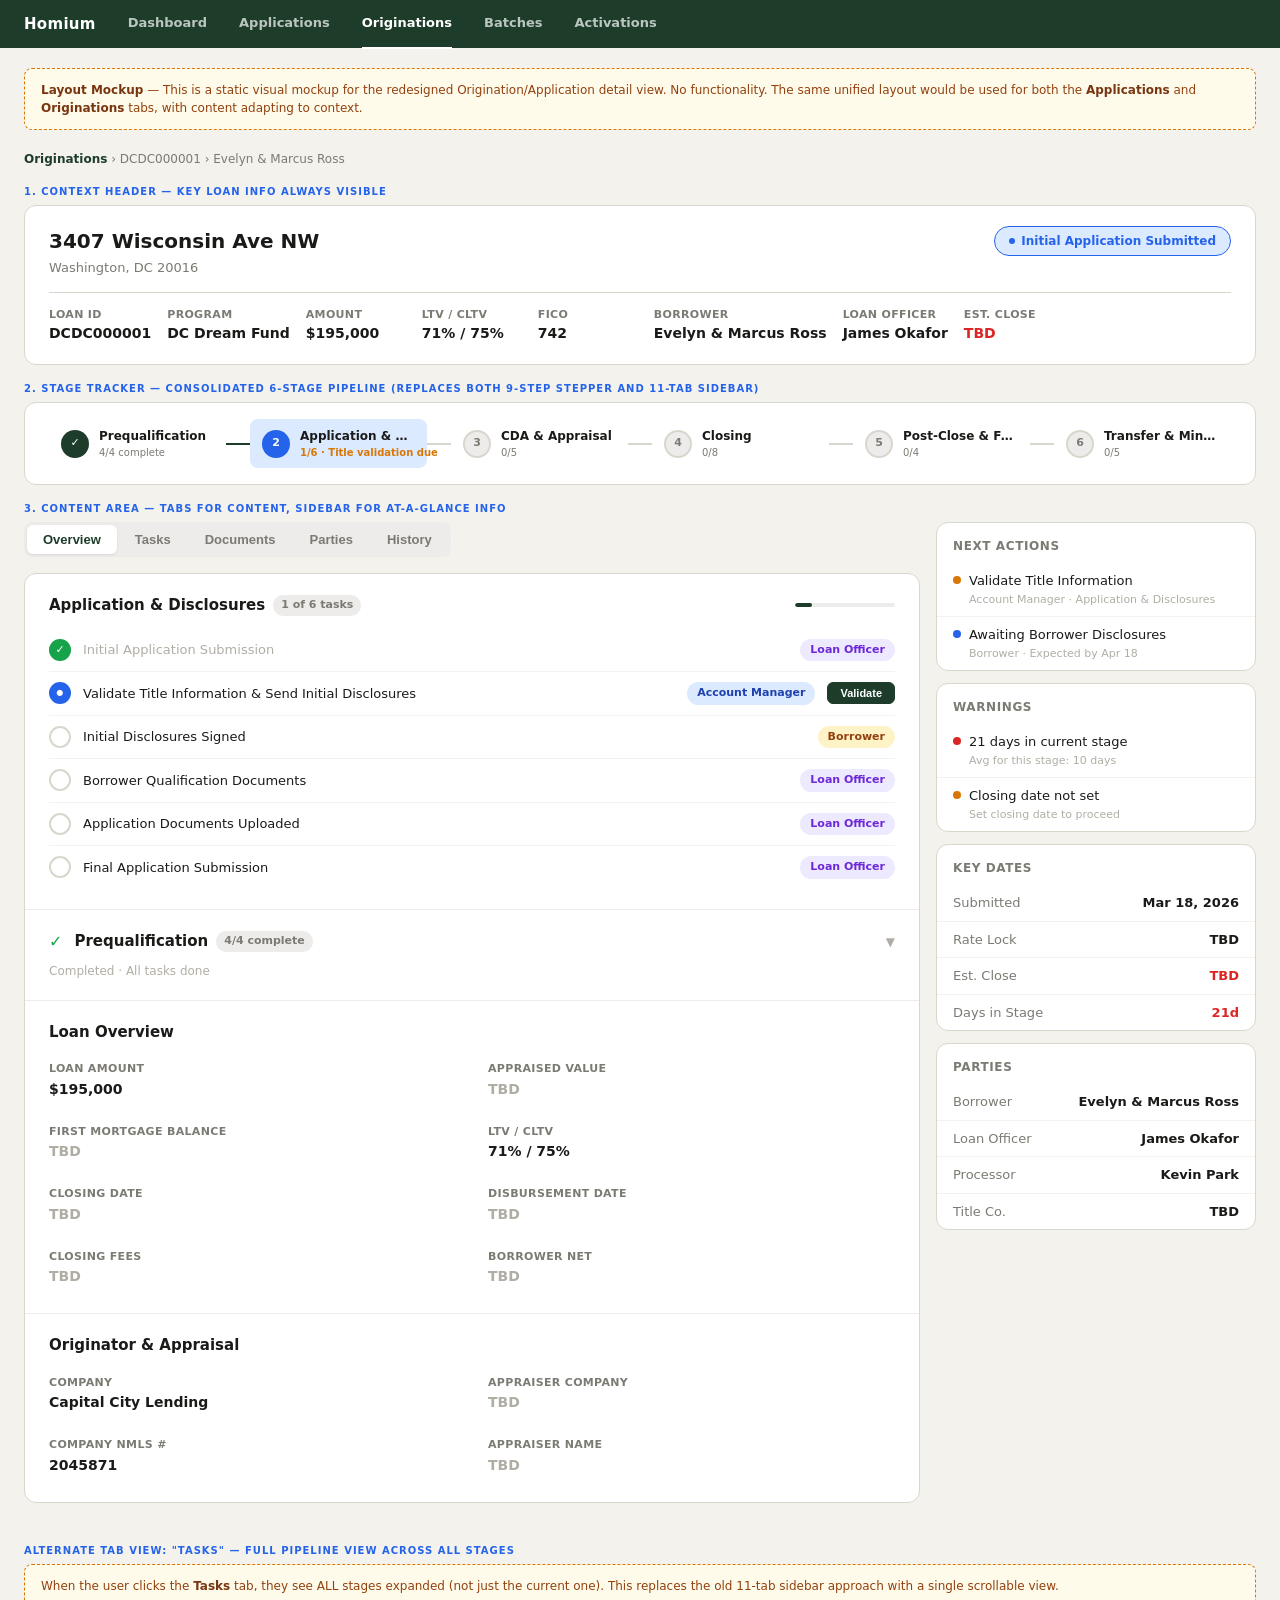
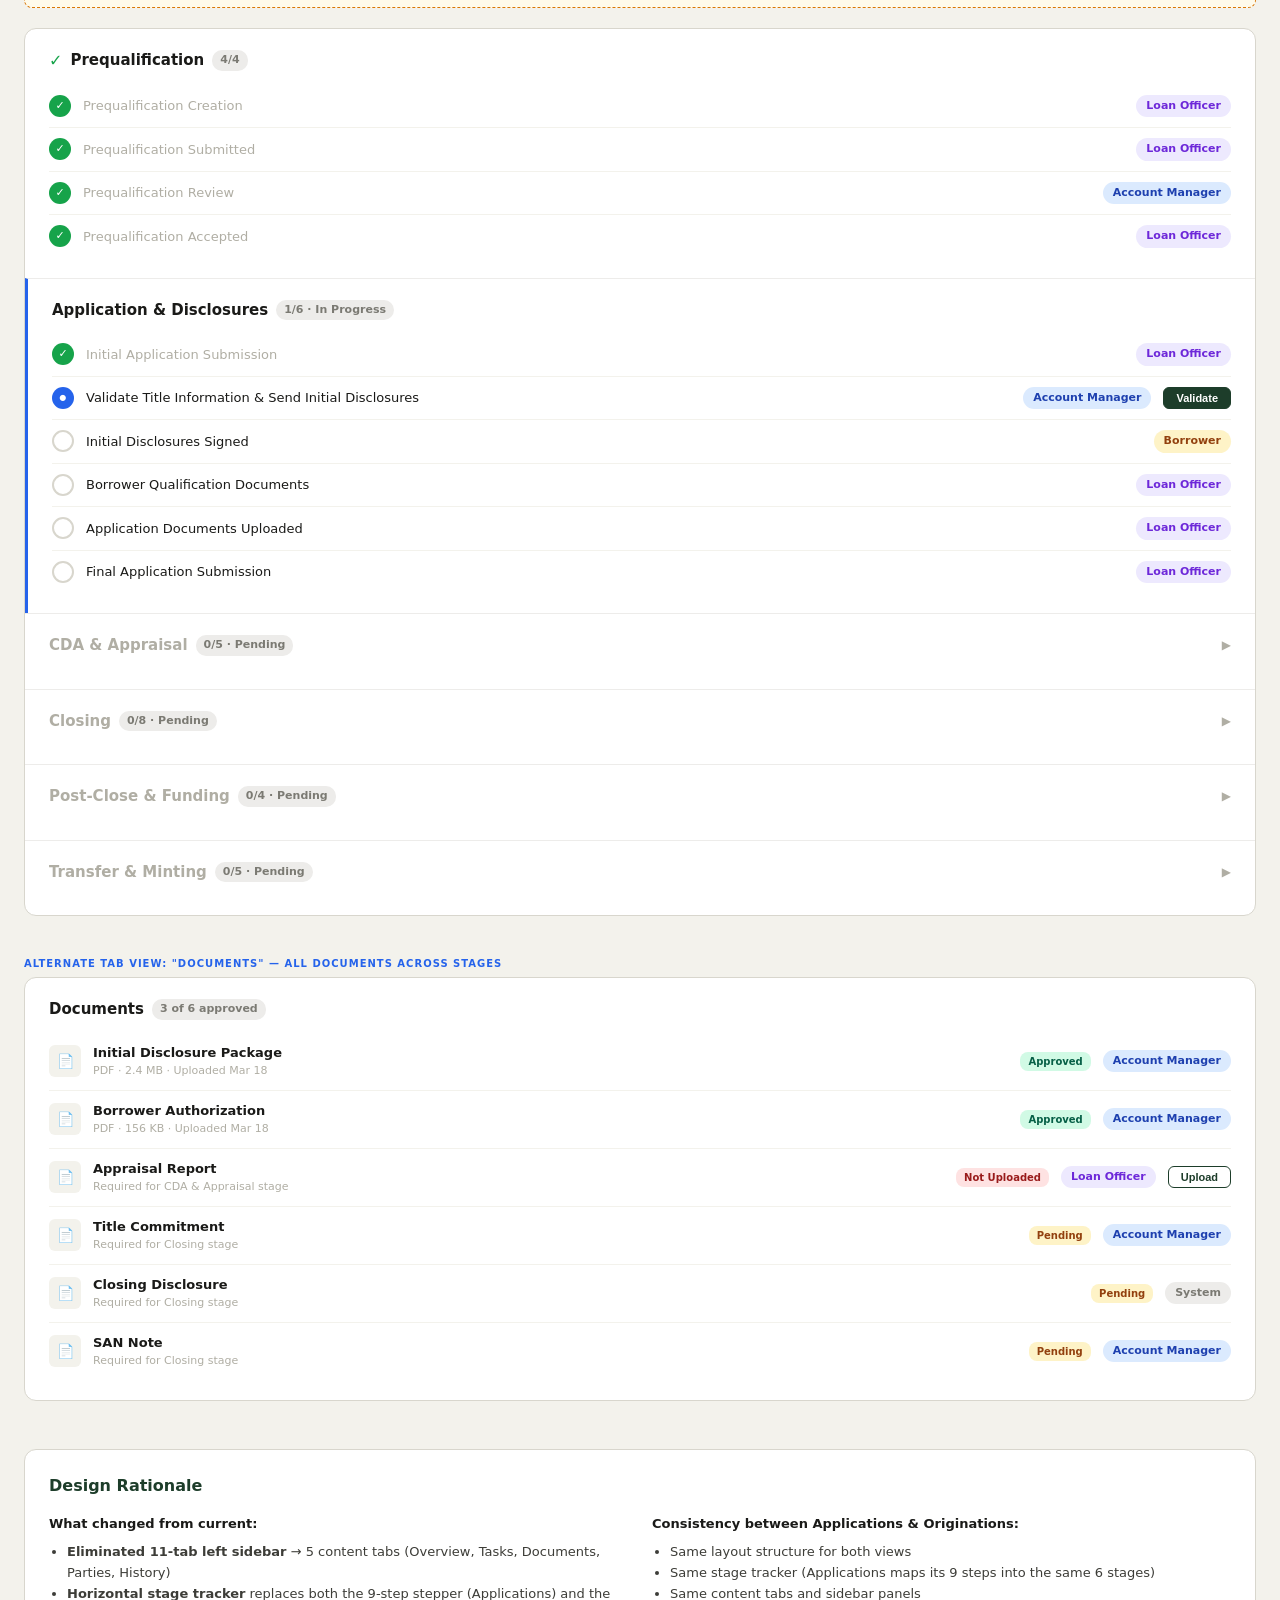
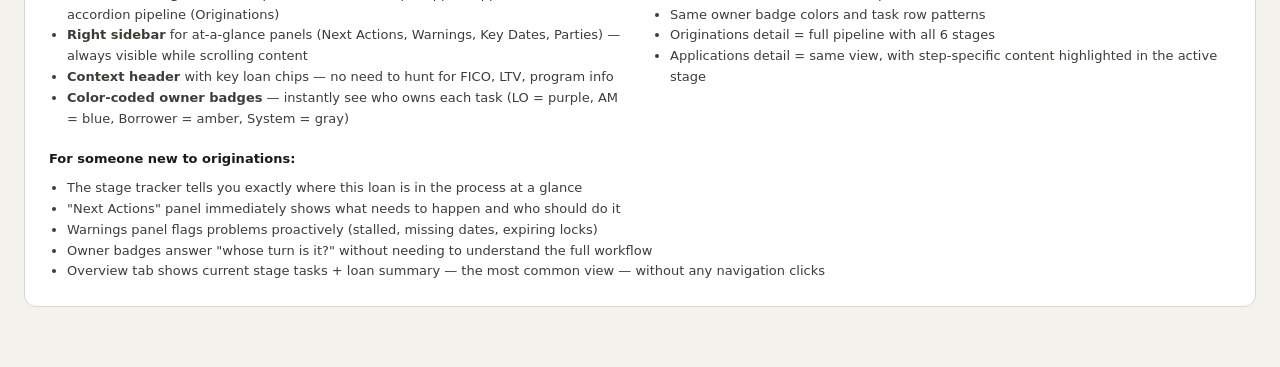
==== mockups/origination-detail.html @ b3869bde "feat: unified detail view for Originations & Applications Replace the 11-tab sidebar (Originations) " ====
<!DOCTYPE html>
<html lang="en">
<head>
<meta charset="UTF-8">
<meta name="viewport" content="width=device-width, initial-scale=1.0">
<title>Origination Detail — Layout Mockup</title>
<style>
  /* ── Reset & Base ── */
  *, *::before, *::after { box-sizing: border-box; margin: 0; padding: 0; }
  body { font-family: 'Ubuntu', 'Inter', system-ui, -apple-system, sans-serif; background: #F3F2EC; color: #1A1A18; font-size: 14px; line-height: 1.5; }

  /* ── Brand Tokens ── */
  :root {
    --green: #1D3D2A; --green-light: #2D6048; --green-bg: #D1FAE5;
    --blue: #2563EB; --blue-bg: #DBEAFE;
    --amber: #D97706; --amber-bg: #FEF3C7;
    --red: #DC2626; --red-bg: #FEE2E2;
    --gray-50: #FAFAF8; --gray-100: #F3F2EC; --gray-200: #EDECEA; --gray-300: #D8D6CD; --gray-400: #B0AEA4; --gray-500: #7B7A73; --gray-700: #3D3D38; --gray-900: #1A1A18;
    --radius: 8px; --radius-lg: 12px;
  }

  /* ── Top Nav (static mockup) ── */
  .topnav { background: var(--green); color: #fff; padding: 0 24px; display: flex; align-items: center; height: 48px; gap: 32px; font-size: 13px; font-weight: 600; }
  .topnav-logo { height: 20px; opacity: 0.9; }
  .topnav a { color: rgba(255,255,255,0.7); text-decoration: none; padding: 14px 0; border-bottom: 2px solid transparent; }
  .topnav a.active { color: #fff; border-bottom-color: #fff; }

  /* ── Page Shell ── */
  .page { max-width: 1320px; margin: 0 auto; padding: 20px 24px 60px; }

  /* ── Breadcrumb ── */
  .breadcrumb { font-size: 12px; color: var(--gray-500); margin-bottom: 16px; }
  .breadcrumb a { color: var(--green); text-decoration: none; font-weight: 600; }
  .breadcrumb a:hover { text-decoration: underline; }

  /* ══════════════════════════════════════════
     SECTION 1: CONTEXT HEADER (always visible)
     ══════════════════════════════════════════ */
  .context-header {
    background: #fff; border: 1px solid var(--gray-300); border-radius: var(--radius-lg);
    padding: 20px 24px; margin-bottom: 16px;
  }
  .context-top { display: flex; align-items: flex-start; justify-content: space-between; margin-bottom: 14px; }
  .context-address { font-size: 20px; font-weight: 700; color: var(--gray-900); }
  .context-sub { font-size: 13px; color: var(--gray-500); margin-top: 2px; }
  .status-pill {
    display: inline-flex; align-items: center; gap: 6px;
    padding: 5px 14px; border-radius: 20px; font-size: 12px; font-weight: 700;
    border: 1.5px solid var(--blue); color: var(--blue); background: var(--blue-bg);
  }
  .status-pill.completed { border-color: #16A34A; color: #065F46; background: var(--green-bg); }
  .status-pill-dot { width: 6px; height: 6px; border-radius: 50%; background: currentColor; }

  .context-chips {
    display: flex; flex-wrap: wrap; gap: 6px 16px; padding-top: 14px; border-top: 1px solid var(--gray-300);
  }
  .chip { display: flex; flex-direction: column; min-width: 100px; }
  .chip-label { font-size: 11px; font-weight: 600; color: var(--gray-500); text-transform: uppercase; letter-spacing: 0.03em; }
  .chip-value { font-size: 14px; font-weight: 700; color: var(--gray-900); }
  .chip-value.warn { color: var(--red); }

  /* ══════════════════════════════════════════
     SECTION 2: HORIZONTAL STAGE TRACKER
     ══════════════════════════════════════════ */
  .stage-tracker {
    background: #fff; border: 1px solid var(--gray-300); border-radius: var(--radius-lg);
    padding: 16px 24px; margin-bottom: 16px; display: flex; align-items: center; gap: 0;
    overflow-x: auto;
  }
  .stage {
    display: flex; align-items: center; gap: 10px; flex: 1; min-width: 0;
    cursor: pointer; padding: 8px 12px; border-radius: var(--radius); transition: background 0.1s;
  }
  .stage:hover { background: var(--gray-50); }
  .stage.active { background: var(--blue-bg); }
  .stage-dot {
    width: 28px; height: 28px; border-radius: 50%; display: flex; align-items: center; justify-content: center;
    font-size: 11px; font-weight: 700; flex-shrink: 0;
  }
  .stage-dot.done { background: var(--green); color: #fff; }
  .stage-dot.current { background: var(--blue); color: #fff; }
  .stage-dot.pending { background: var(--gray-200); color: var(--gray-500); border: 2px solid var(--gray-300); }
  .stage-info { min-width: 0; }
  .stage-name { font-size: 12px; font-weight: 700; color: var(--gray-900); white-space: nowrap; overflow: hidden; text-overflow: ellipsis; }
  .stage-detail { font-size: 10px; color: var(--gray-500); white-space: nowrap; }
  .stage-detail.warn { color: var(--amber); font-weight: 600; }
  .stage-line { width: 24px; height: 2px; flex-shrink: 0; }
  .stage-line.done { background: var(--green); }
  .stage-line.pending { background: var(--gray-300); }

  /* ══════════════════════════════════════════
     SECTION 3: CONTENT AREA (2 columns)
     ══════════════════════════════════════════ */
  .content-grid { display: grid; grid-template-columns: 1fr 320px; gap: 16px; align-items: start; }

  /* ── Left: Tab-based content ── */
  .content-tabs { display: flex; gap: 2px; background: var(--gray-200); border-radius: var(--radius); padding: 3px; margin-bottom: 16px; width: fit-content; }
  .content-tab {
    padding: 7px 16px; border-radius: 6px; font-size: 13px; font-weight: 600;
    border: none; background: transparent; color: var(--gray-500); cursor: pointer;
  }
  .content-tab.active { background: #fff; color: var(--green); box-shadow: 0 1px 3px rgba(0,0,0,0.08); }

  .content-main { background: #fff; border: 1px solid var(--gray-300); border-radius: var(--radius-lg); overflow: hidden; }
  .content-section { padding: 20px 24px; }
  .content-section + .content-section { border-top: 1px solid var(--gray-200); }
  .section-title { font-size: 15px; font-weight: 700; color: var(--gray-900); margin-bottom: 12px; display: flex; align-items: center; gap: 8px; }
  .section-count { font-size: 11px; font-weight: 600; color: var(--gray-500); background: var(--gray-200); padding: 2px 8px; border-radius: 10px; }

  /* ── Task Rows ── */
  .task-row {
    display: flex; align-items: center; gap: 12px; padding: 10px 0;
    border-bottom: 1px solid var(--gray-100);
  }
  .task-row:last-child { border-bottom: none; }
  .task-icon { width: 22px; height: 22px; border-radius: 50%; display: flex; align-items: center; justify-content: center; font-size: 11px; flex-shrink: 0; }
  .task-icon.done { background: #16A34A; color: #fff; }
  .task-icon.active { background: var(--blue); color: #fff; font-size: 8px; }
  .task-icon.pending { border: 2px solid var(--gray-300); background: #fff; }
  .task-label { flex: 1; font-size: 13px; }
  .task-label.done { color: var(--gray-400); }
  .task-owner {
    display: inline-block; padding: 3px 10px; border-radius: 12px; font-size: 11px; font-weight: 600;
    background: var(--gray-100); color: var(--gray-500); white-space: nowrap;
  }
  .task-owner.lo { background: #EDE9FE; color: #6D28D9; }
  .task-owner.am { background: #DBEAFE; color: #1E40AF; }
  .task-owner.borrower { background: var(--amber-bg); color: #92400E; }
  .task-owner.system { background: var(--gray-200); color: var(--gray-500); }
  .task-action {
    padding: 4px 12px; border-radius: 6px; font-size: 11px; font-weight: 700;
    border: 1px solid var(--green); color: var(--green); background: transparent;
    cursor: pointer; white-space: nowrap;
  }
  .task-action:hover { background: var(--green); color: #fff; }
  .task-action.primary { background: var(--green); color: #fff; border-color: var(--green); }
  .task-stage-tag { font-size: 10px; color: var(--gray-400); white-space: nowrap; }

  /* ── Info Grid (Loan Overview, Borrower, etc.) ── */
  .info-grid { display: grid; grid-template-columns: 1fr 1fr; gap: 12px 32px; }
  .info-item { padding: 6px 0; }
  .info-label { font-size: 11px; font-weight: 600; color: var(--gray-500); text-transform: uppercase; letter-spacing: 0.03em; }
  .info-value { font-size: 14px; font-weight: 600; color: var(--gray-900); margin-top: 1px; }
  .info-value.tbd { color: var(--gray-400); }

  /* ── Document Rows ── */
  .doc-row { display: flex; align-items: center; gap: 12px; padding: 10px 0; border-bottom: 1px solid var(--gray-100); }
  .doc-row:last-child { border-bottom: none; }
  .doc-icon { width: 32px; height: 32px; border-radius: 6px; background: var(--gray-100); display: flex; align-items: center; justify-content: center; font-size: 14px; flex-shrink: 0; color: var(--gray-500); }
  .doc-info { flex: 1; }
  .doc-name { font-size: 13px; font-weight: 600; }
  .doc-meta { font-size: 11px; color: var(--gray-400); margin-top: 1px; }
  .doc-badge { font-size: 10px; font-weight: 700; padding: 2px 8px; border-radius: 8px; }
  .doc-badge.approved { background: var(--green-bg); color: #065F46; }
  .doc-badge.pending { background: var(--amber-bg); color: #92400E; }
  .doc-badge.missing { background: var(--red-bg); color: #991B1B; }

  /* ── Right Sidebar Panels ── */
  .sidebar-panel {
    background: #fff; border: 1px solid var(--gray-300); border-radius: var(--radius-lg);
    margin-bottom: 12px; overflow: hidden;
  }
  .sidebar-panel-title {
    font-size: 12px; font-weight: 700; text-transform: uppercase; letter-spacing: 0.05em;
    color: var(--gray-500); padding: 14px 16px 8px;
  }
  .sidebar-item { padding: 8px 16px; font-size: 13px; display: flex; align-items: flex-start; gap: 8px; }
  .sidebar-item + .sidebar-item { border-top: 1px solid var(--gray-100); }
  .sidebar-dot { width: 8px; height: 8px; border-radius: 50%; flex-shrink: 0; margin-top: 5px; }
  .sidebar-dot.red { background: var(--red); }
  .sidebar-dot.amber { background: var(--amber); }
  .sidebar-dot.green { background: #16A34A; }
  .sidebar-dot.blue { background: var(--blue); }
  .sidebar-item-text { flex: 1; }
  .sidebar-item-sub { font-size: 11px; color: var(--gray-400); margin-top: 1px; }
  .sidebar-kv { padding: 8px 16px; display: flex; justify-content: space-between; font-size: 13px; }
  .sidebar-kv + .sidebar-kv { border-top: 1px solid var(--gray-100); }
  .sidebar-kv-label { color: var(--gray-500); }
  .sidebar-kv-value { font-weight: 600; color: var(--gray-900); }
  .sidebar-kv-value.warn { color: var(--red); }

  /* ── Progress bar ── */
  .progress-bar { height: 4px; background: var(--gray-200); border-radius: 2px; overflow: hidden; }
  .progress-fill { height: 100%; background: var(--green); border-radius: 2px; }

  /* ── Annotations / Legend ── */
  .mockup-note {
    background: #FFFBEB; border: 1px dashed var(--amber); border-radius: var(--radius);
    padding: 12px 16px; margin-bottom: 20px; font-size: 12px; color: #92400E;
  }
  .mockup-note strong { color: #78350F; }

  /* ── Section Label (for mockup) ── */
  .mockup-label {
    font-size: 10px; font-weight: 700; text-transform: uppercase; letter-spacing: 0.1em;
    color: var(--blue); margin-bottom: 6px;
  }

  /* ── Filter bar fix mockup ── */
  .filter-bar {
    display: flex; align-items: center; justify-content: space-between;
    padding: 10px 20px;
  }
  .filter-tabs { display: flex; gap: 2px; background: var(--gray-200); border-radius: var(--radius); padding: 3px; }
  .filter-tab { padding: 6px 16px; border-radius: 6px; font-size: 13px; font-weight: 600; border: none; background: transparent; color: var(--gray-500); cursor: pointer; }
  .filter-tab.active { background: #fff; color: var(--green); box-shadow: 0 1px 3px rgba(0,0,0,0.08); }
  .result-count { font-size: 12px; color: var(--gray-400); margin-left: 12px; }
  .search-input { padding: 6px 12px; font-size: 12px; border: 1px solid var(--gray-300); border-radius: var(--radius); background: var(--gray-50); width: 220px; }
</style>
</head>
<body>

<!-- ════════════════════════════════════════════
     TOP NAV (static mockup)
     ════════════════════════════════════════════ -->
<div class="topnav">
  <span style="font-weight:700;font-size:15px;letter-spacing:0.02em">Homium</span>
  <a href="#">Dashboard</a>
  <a href="#">Applications</a>
  <a href="#" class="active">Originations</a>
  <a href="#">Batches</a>
  <a href="#">Activations</a>
</div>

<div class="page">

<!-- ════════════════════════════════════════════
     MOCKUP NOTES
     ════════════════════════════════════════════ -->
<div class="mockup-note">
  <strong>Layout Mockup</strong> — This is a static visual mockup for the redesigned Origination/Application detail view.
  No functionality. The same unified layout would be used for both the <strong>Applications</strong> and <strong>Originations</strong> tabs, with content adapting to context.
</div>

<!-- ════════════════════════════════════════════
     BREADCRUMB
     ════════════════════════════════════════════ -->
<div class="breadcrumb">
  <a href="#">Originations</a> &rsaquo; DCDC000001 &rsaquo; Evelyn &amp; Marcus Ross
</div>

<!-- ════════════════════════════════════════════
     1. CONTEXT HEADER
     ════════════════════════════════════════════ -->
<div class="mockup-label">1. Context Header — Key loan info always visible</div>
<div class="context-header">
  <div class="context-top">
    <div>
      <div class="context-address">3407 Wisconsin Ave NW</div>
      <div class="context-sub">Washington, DC 20016</div>
    </div>
    <span class="status-pill"><span class="status-pill-dot"></span> Initial Application Submitted</span>
  </div>
  <div class="context-chips">
    <div class="chip"><span class="chip-label">Loan ID</span><span class="chip-value">DCDC000001</span></div>
    <div class="chip"><span class="chip-label">Program</span><span class="chip-value">DC Dream Fund</span></div>
    <div class="chip"><span class="chip-label">Amount</span><span class="chip-value">$195,000</span></div>
    <div class="chip"><span class="chip-label">LTV / CLTV</span><span class="chip-value">71% / 75%</span></div>
    <div class="chip"><span class="chip-label">FICO</span><span class="chip-value">742</span></div>
    <div class="chip"><span class="chip-label">Borrower</span><span class="chip-value">Evelyn &amp; Marcus Ross</span></div>
    <div class="chip"><span class="chip-label">Loan Officer</span><span class="chip-value">James Okafor</span></div>
    <div class="chip"><span class="chip-label">Est. Close</span><span class="chip-value warn">TBD</span></div>
  </div>
</div>

<!-- ════════════════════════════════════════════
     2. HORIZONTAL STAGE TRACKER
     ════════════════════════════════════════════ -->
<div class="mockup-label">2. Stage Tracker — Consolidated 6-stage pipeline (replaces both 9-step stepper and 11-tab sidebar)</div>
<div class="stage-tracker">
  <div class="stage">
    <div class="stage-dot done">&#10003;</div>
    <div class="stage-info"><div class="stage-name">Prequalification</div><div class="stage-detail">4/4 complete</div></div>
  </div>
  <div class="stage-line done"></div>

  <div class="stage active">
    <div class="stage-dot current">2</div>
    <div class="stage-info"><div class="stage-name">Application &amp; Disclosures</div><div class="stage-detail warn">1/6 &middot; Title validation due</div></div>
  </div>
  <div class="stage-line pending"></div>

  <div class="stage">
    <div class="stage-dot pending">3</div>
    <div class="stage-info"><div class="stage-name">CDA &amp; Appraisal</div><div class="stage-detail">0/5</div></div>
  </div>
  <div class="stage-line pending"></div>

  <div class="stage">
    <div class="stage-dot pending">4</div>
    <div class="stage-info"><div class="stage-name">Closing</div><div class="stage-detail">0/8</div></div>
  </div>
  <div class="stage-line pending"></div>

  <div class="stage">
    <div class="stage-dot pending">5</div>
    <div class="stage-info"><div class="stage-name">Post-Close &amp; Funding</div><div class="stage-detail">0/4</div></div>
  </div>
  <div class="stage-line pending"></div>

  <div class="stage">
    <div class="stage-dot pending">6</div>
    <div class="stage-info"><div class="stage-name">Transfer &amp; Minting</div><div class="stage-detail">0/5</div></div>
  </div>
</div>

<!-- ════════════════════════════════════════════
     3. MAIN CONTENT AREA
     ════════════════════════════════════════════ -->
<div class="mockup-label">3. Content Area — Tabs for content, sidebar for at-a-glance info</div>
<div class="content-grid">

  <!-- ── LEFT COLUMN ── -->
  <div>
    <div class="content-tabs">
      <button class="content-tab active">Overview</button>
      <button class="content-tab">Tasks</button>
      <button class="content-tab">Documents</button>
      <button class="content-tab">Parties</button>
      <button class="content-tab">History</button>
    </div>

    <div class="content-main">

      <!-- OVERVIEW TAB — shows current stage tasks + loan overview -->

      <!-- Current Stage: Tasks -->
      <div class="content-section">
        <div class="section-title">
          Application &amp; Disclosures
          <span class="section-count">1 of 6 tasks</span>
          <div style="flex:1"></div>
          <div style="width:100px"><div class="progress-bar"><div class="progress-fill" style="width:17%"></div></div></div>
        </div>

        <div class="task-row">
          <div class="task-icon done">&#10003;</div>
          <span class="task-label done">Initial Application Submission</span>
          <span class="task-owner lo">Loan Officer</span>
        </div>
        <div class="task-row">
          <div class="task-icon active">&#9679;</div>
          <span class="task-label">Validate Title Information &amp; Send Initial Disclosures</span>
          <span class="task-owner am">Account Manager</span>
          <button class="task-action primary">Validate</button>
        </div>
        <div class="task-row">
          <div class="task-icon pending"></div>
          <span class="task-label">Initial Disclosures Signed</span>
          <span class="task-owner borrower">Borrower</span>
        </div>
        <div class="task-row">
          <div class="task-icon pending"></div>
          <span class="task-label">Borrower Qualification Documents</span>
          <span class="task-owner lo">Loan Officer</span>
        </div>
        <div class="task-row">
          <div class="task-icon pending"></div>
          <span class="task-label">Application Documents Uploaded</span>
          <span class="task-owner lo">Loan Officer</span>
        </div>
        <div class="task-row">
          <div class="task-icon pending"></div>
          <span class="task-label">Final Application Submission</span>
          <span class="task-owner lo">Loan Officer</span>
        </div>
      </div>

      <!-- Completed Stage: Prequalification (collapsed summary) -->
      <div class="content-section">
        <div class="section-title" style="cursor:pointer">
          <span style="color:#16A34A;font-size:16px;margin-right:4px">&#10003;</span>
          Prequalification
          <span class="section-count">4/4 complete</span>
          <span style="flex:1"></span>
          <span style="font-size:12px;color:var(--gray-400)">&#9660;</span>
        </div>
        <div style="font-size:12px;color:var(--gray-400);margin-top:-4px">Completed &middot; All tasks done</div>
      </div>

      <!-- Loan Overview -->
      <div class="content-section">
        <div class="section-title">Loan Overview</div>
        <div class="info-grid">
          <div class="info-item"><div class="info-label">Loan Amount</div><div class="info-value">$195,000</div></div>
          <div class="info-item"><div class="info-label">Appraised Value</div><div class="info-value tbd">TBD</div></div>
          <div class="info-item"><div class="info-label">First Mortgage Balance</div><div class="info-value tbd">TBD</div></div>
          <div class="info-item"><div class="info-label">LTV / CLTV</div><div class="info-value">71% / 75%</div></div>
          <div class="info-item"><div class="info-label">Closing Date</div><div class="info-value tbd">TBD</div></div>
          <div class="info-item"><div class="info-label">Disbursement Date</div><div class="info-value tbd">TBD</div></div>
          <div class="info-item"><div class="info-label">Closing Fees</div><div class="info-value tbd">TBD</div></div>
          <div class="info-item"><div class="info-label">Borrower Net</div><div class="info-value tbd">TBD</div></div>
        </div>
      </div>

      <!-- Originator & Appraisal -->
      <div class="content-section">
        <div class="section-title">Originator &amp; Appraisal</div>
        <div class="info-grid">
          <div class="info-item"><div class="info-label">Company</div><div class="info-value">Capital City Lending</div></div>
          <div class="info-item"><div class="info-label">Appraiser Company</div><div class="info-value tbd">TBD</div></div>
          <div class="info-item"><div class="info-label">Company NMLS #</div><div class="info-value">2045871</div></div>
          <div class="info-item"><div class="info-label">Appraiser Name</div><div class="info-value tbd">TBD</div></div>
        </div>
      </div>

    </div><!-- /content-main -->
  </div><!-- /left column -->

  <!-- ── RIGHT SIDEBAR ── -->
  <div>

    <!-- Next Actions -->
    <div class="sidebar-panel">
      <div class="sidebar-panel-title">Next Actions</div>
      <div class="sidebar-item">
        <span class="sidebar-dot amber"></span>
        <div class="sidebar-item-text">
          <div>Validate Title Information</div>
          <div class="sidebar-item-sub">Account Manager &middot; Application &amp; Disclosures</div>
        </div>
      </div>
      <div class="sidebar-item">
        <span class="sidebar-dot blue"></span>
        <div class="sidebar-item-text">
          <div>Awaiting Borrower Disclosures</div>
          <div class="sidebar-item-sub">Borrower &middot; Expected by Apr 18</div>
        </div>
      </div>
    </div>

    <!-- Warnings -->
    <div class="sidebar-panel">
      <div class="sidebar-panel-title">Warnings</div>
      <div class="sidebar-item">
        <span class="sidebar-dot red"></span>
        <div class="sidebar-item-text">
          <div>21 days in current stage</div>
          <div class="sidebar-item-sub">Avg for this stage: 10 days</div>
        </div>
      </div>
      <div class="sidebar-item">
        <span class="sidebar-dot amber"></span>
        <div class="sidebar-item-text">
          <div>Closing date not set</div>
          <div class="sidebar-item-sub">Set closing date to proceed</div>
        </div>
      </div>
    </div>

    <!-- Key Dates -->
    <div class="sidebar-panel">
      <div class="sidebar-panel-title">Key Dates</div>
      <div class="sidebar-kv"><span class="sidebar-kv-label">Submitted</span><span class="sidebar-kv-value">Mar 18, 2026</span></div>
      <div class="sidebar-kv"><span class="sidebar-kv-label">Rate Lock</span><span class="sidebar-kv-value tbd">TBD</span></div>
      <div class="sidebar-kv"><span class="sidebar-kv-label">Est. Close</span><span class="sidebar-kv-value warn">TBD</span></div>
      <div class="sidebar-kv"><span class="sidebar-kv-label">Days in Stage</span><span class="sidebar-kv-value" style="color:var(--red)">21d</span></div>
    </div>

    <!-- Parties -->
    <div class="sidebar-panel">
      <div class="sidebar-panel-title">Parties</div>
      <div class="sidebar-kv"><span class="sidebar-kv-label">Borrower</span><span class="sidebar-kv-value">Evelyn &amp; Marcus Ross</span></div>
      <div class="sidebar-kv"><span class="sidebar-kv-label">Loan Officer</span><span class="sidebar-kv-value">James Okafor</span></div>
      <div class="sidebar-kv"><span class="sidebar-kv-label">Processor</span><span class="sidebar-kv-value">Kevin Park</span></div>
      <div class="sidebar-kv"><span class="sidebar-kv-label">Title Co.</span><span class="sidebar-kv-value tbd">TBD</span></div>
    </div>

  </div><!-- /right sidebar -->

</div><!-- /content-grid -->

<!-- ════════════════════════════════════════════
     MOCKUP: TASKS TAB (what it would look like)
     ════════════════════════════════════════════ -->
<div style="margin-top:40px">
<div class="mockup-label">Alternate tab view: "Tasks" — Full pipeline view across all stages</div>
<div class="mockup-note">When the user clicks the <strong>Tasks</strong> tab, they see ALL stages expanded (not just the current one). This replaces the old 11-tab sidebar approach with a single scrollable view.</div>

<div class="content-main">
  <!-- Stage 1: Prequalification (completed) -->
  <div class="content-section">
    <div class="section-title">
      <span style="color:#16A34A;font-size:16px">&#10003;</span>
      Prequalification
      <span class="section-count">4/4</span>
    </div>
    <div class="task-row">
      <div class="task-icon done">&#10003;</div>
      <span class="task-label done">Prequalification Creation</span>
      <span class="task-owner lo">Loan Officer</span>
    </div>
    <div class="task-row">
      <div class="task-icon done">&#10003;</div>
      <span class="task-label done">Prequalification Submitted</span>
      <span class="task-owner lo">Loan Officer</span>
    </div>
    <div class="task-row">
      <div class="task-icon done">&#10003;</div>
      <span class="task-label done">Prequalification Review</span>
      <span class="task-owner am">Account Manager</span>
    </div>
    <div class="task-row">
      <div class="task-icon done">&#10003;</div>
      <span class="task-label done">Prequalification Accepted</span>
      <span class="task-owner lo">Loan Officer</span>
    </div>
  </div>

  <!-- Stage 2: Application & Disclosures (in progress) -->
  <div class="content-section" style="border-left: 3px solid var(--blue);">
    <div class="section-title">
      Application &amp; Disclosures
      <span class="section-count">1/6 &middot; In Progress</span>
    </div>
    <div class="task-row">
      <div class="task-icon done">&#10003;</div>
      <span class="task-label done">Initial Application Submission</span>
      <span class="task-owner lo">Loan Officer</span>
    </div>
    <div class="task-row">
      <div class="task-icon active">&#9679;</div>
      <span class="task-label">Validate Title Information &amp; Send Initial Disclosures</span>
      <span class="task-owner am">Account Manager</span>
      <button class="task-action primary">Validate</button>
    </div>
    <div class="task-row">
      <div class="task-icon pending"></div>
      <span class="task-label">Initial Disclosures Signed</span>
      <span class="task-owner borrower">Borrower</span>
    </div>
    <div class="task-row">
      <div class="task-icon pending"></div>
      <span class="task-label">Borrower Qualification Documents</span>
      <span class="task-owner lo">Loan Officer</span>
    </div>
    <div class="task-row">
      <div class="task-icon pending"></div>
      <span class="task-label">Application Documents Uploaded</span>
      <span class="task-owner lo">Loan Officer</span>
    </div>
    <div class="task-row">
      <div class="task-icon pending"></div>
      <span class="task-label">Final Application Submission</span>
      <span class="task-owner lo">Loan Officer</span>
    </div>
  </div>

  <!-- Stage 3-6: Pending (collapsed) -->
  <div class="content-section">
    <div class="section-title" style="color:var(--gray-400)">
      CDA &amp; Appraisal <span class="section-count">0/5 &middot; Pending</span>
      <span style="flex:1"></span><span style="font-size:12px">&#9654;</span>
    </div>
  </div>
  <div class="content-section">
    <div class="section-title" style="color:var(--gray-400)">
      Closing <span class="section-count">0/8 &middot; Pending</span>
      <span style="flex:1"></span><span style="font-size:12px">&#9654;</span>
    </div>
  </div>
  <div class="content-section">
    <div class="section-title" style="color:var(--gray-400)">
      Post-Close &amp; Funding <span class="section-count">0/4 &middot; Pending</span>
      <span style="flex:1"></span><span style="font-size:12px">&#9654;</span>
    </div>
  </div>
  <div class="content-section">
    <div class="section-title" style="color:var(--gray-400)">
      Transfer &amp; Minting <span class="section-count">0/5 &middot; Pending</span>
      <span style="flex:1"></span><span style="font-size:12px">&#9654;</span>
    </div>
  </div>
</div>
</div>

<!-- ════════════════════════════════════════════
     MOCKUP: DOCUMENTS TAB
     ════════════════════════════════════════════ -->
<div style="margin-top:40px">
<div class="mockup-label">Alternate tab view: "Documents" — All documents across stages</div>

<div class="content-main">
  <div class="content-section">
    <div class="section-title">Documents <span class="section-count">3 of 6 approved</span></div>

    <div class="doc-row">
      <div class="doc-icon">&#128196;</div>
      <div class="doc-info"><div class="doc-name">Initial Disclosure Package</div><div class="doc-meta">PDF &middot; 2.4 MB &middot; Uploaded Mar 18</div></div>
      <span class="doc-badge approved">Approved</span>
      <span class="task-owner am">Account Manager</span>
    </div>
    <div class="doc-row">
      <div class="doc-icon">&#128196;</div>
      <div class="doc-info"><div class="doc-name">Borrower Authorization</div><div class="doc-meta">PDF &middot; 156 KB &middot; Uploaded Mar 18</div></div>
      <span class="doc-badge approved">Approved</span>
      <span class="task-owner am">Account Manager</span>
    </div>
    <div class="doc-row">
      <div class="doc-icon">&#128196;</div>
      <div class="doc-info"><div class="doc-name">Appraisal Report</div><div class="doc-meta">Required for CDA &amp; Appraisal stage</div></div>
      <span class="doc-badge missing">Not Uploaded</span>
      <span class="task-owner lo">Loan Officer</span>
      <button class="task-action">Upload</button>
    </div>
    <div class="doc-row">
      <div class="doc-icon">&#128196;</div>
      <div class="doc-info"><div class="doc-name">Title Commitment</div><div class="doc-meta">Required for Closing stage</div></div>
      <span class="doc-badge pending">Pending</span>
      <span class="task-owner am">Account Manager</span>
    </div>
    <div class="doc-row">
      <div class="doc-icon">&#128196;</div>
      <div class="doc-info"><div class="doc-name">Closing Disclosure</div><div class="doc-meta">Required for Closing stage</div></div>
      <span class="doc-badge pending">Pending</span>
      <span class="task-owner system">System</span>
    </div>
    <div class="doc-row">
      <div class="doc-icon">&#128196;</div>
      <div class="doc-info"><div class="doc-name">SAN Note</div><div class="doc-meta">Required for Closing stage</div></div>
      <span class="doc-badge pending">Pending</span>
      <span class="task-owner am">Account Manager</span>
    </div>
  </div>
</div>
</div>

<!-- ════════════════════════════════════════════
     DESIGN NOTES
     ════════════════════════════════════════════ -->
<div style="margin-top:48px; padding: 24px; background: #fff; border: 1px solid var(--gray-300); border-radius: var(--radius-lg);">
  <h3 style="font-size:16px;margin-bottom:16px;color:var(--green)">Design Rationale</h3>

  <div style="display:grid;grid-template-columns:1fr 1fr;gap:24px;font-size:13px;line-height:1.6">
    <div>
      <strong>What changed from current:</strong>
      <ul style="margin-top:8px;padding-left:18px;color:var(--gray-700)">
        <li><strong>Eliminated 11-tab left sidebar</strong> &rarr; 5 content tabs (Overview, Tasks, Documents, Parties, History)</li>
        <li><strong>Horizontal stage tracker</strong> replaces both the 9-step stepper (Applications) and the accordion pipeline (Originations)</li>
        <li><strong>Right sidebar</strong> for at-a-glance panels (Next Actions, Warnings, Key Dates, Parties) — always visible while scrolling content</li>
        <li><strong>Context header</strong> with key loan chips — no need to hunt for FICO, LTV, program info</li>
        <li><strong>Color-coded owner badges</strong> — instantly see who owns each task (LO = purple, AM = blue, Borrower = amber, System = gray)</li>
      </ul>
    </div>
    <div>
      <strong>Consistency between Applications &amp; Originations:</strong>
      <ul style="margin-top:8px;padding-left:18px;color:var(--gray-700)">
        <li>Same layout structure for both views</li>
        <li>Same stage tracker (Applications maps its 9 steps into the same 6 stages)</li>
        <li>Same content tabs and sidebar panels</li>
        <li>Same owner badge colors and task row patterns</li>
        <li>Originations detail = full pipeline with all 6 stages</li>
        <li>Applications detail = same view, with step-specific content highlighted in the active stage</li>
      </ul>
    </div>
  </div>

  <div style="margin-top:20px;font-size:13px;line-height:1.6">
    <strong>For someone new to originations:</strong>
    <ul style="margin-top:8px;padding-left:18px;color:var(--gray-700)">
      <li>The stage tracker tells you exactly where this loan is in the process at a glance</li>
      <li>"Next Actions" panel immediately shows what needs to happen and who should do it</li>
      <li>Warnings panel flags problems proactively (stalled, missing dates, expiring locks)</li>
      <li>Owner badges answer "whose turn is it?" without needing to understand the full workflow</li>
      <li>Overview tab shows current stage tasks + loan summary — the most common view — without any navigation clicks</li>
    </ul>
  </div>
</div>

</div><!-- /page -->
</body>
</html>
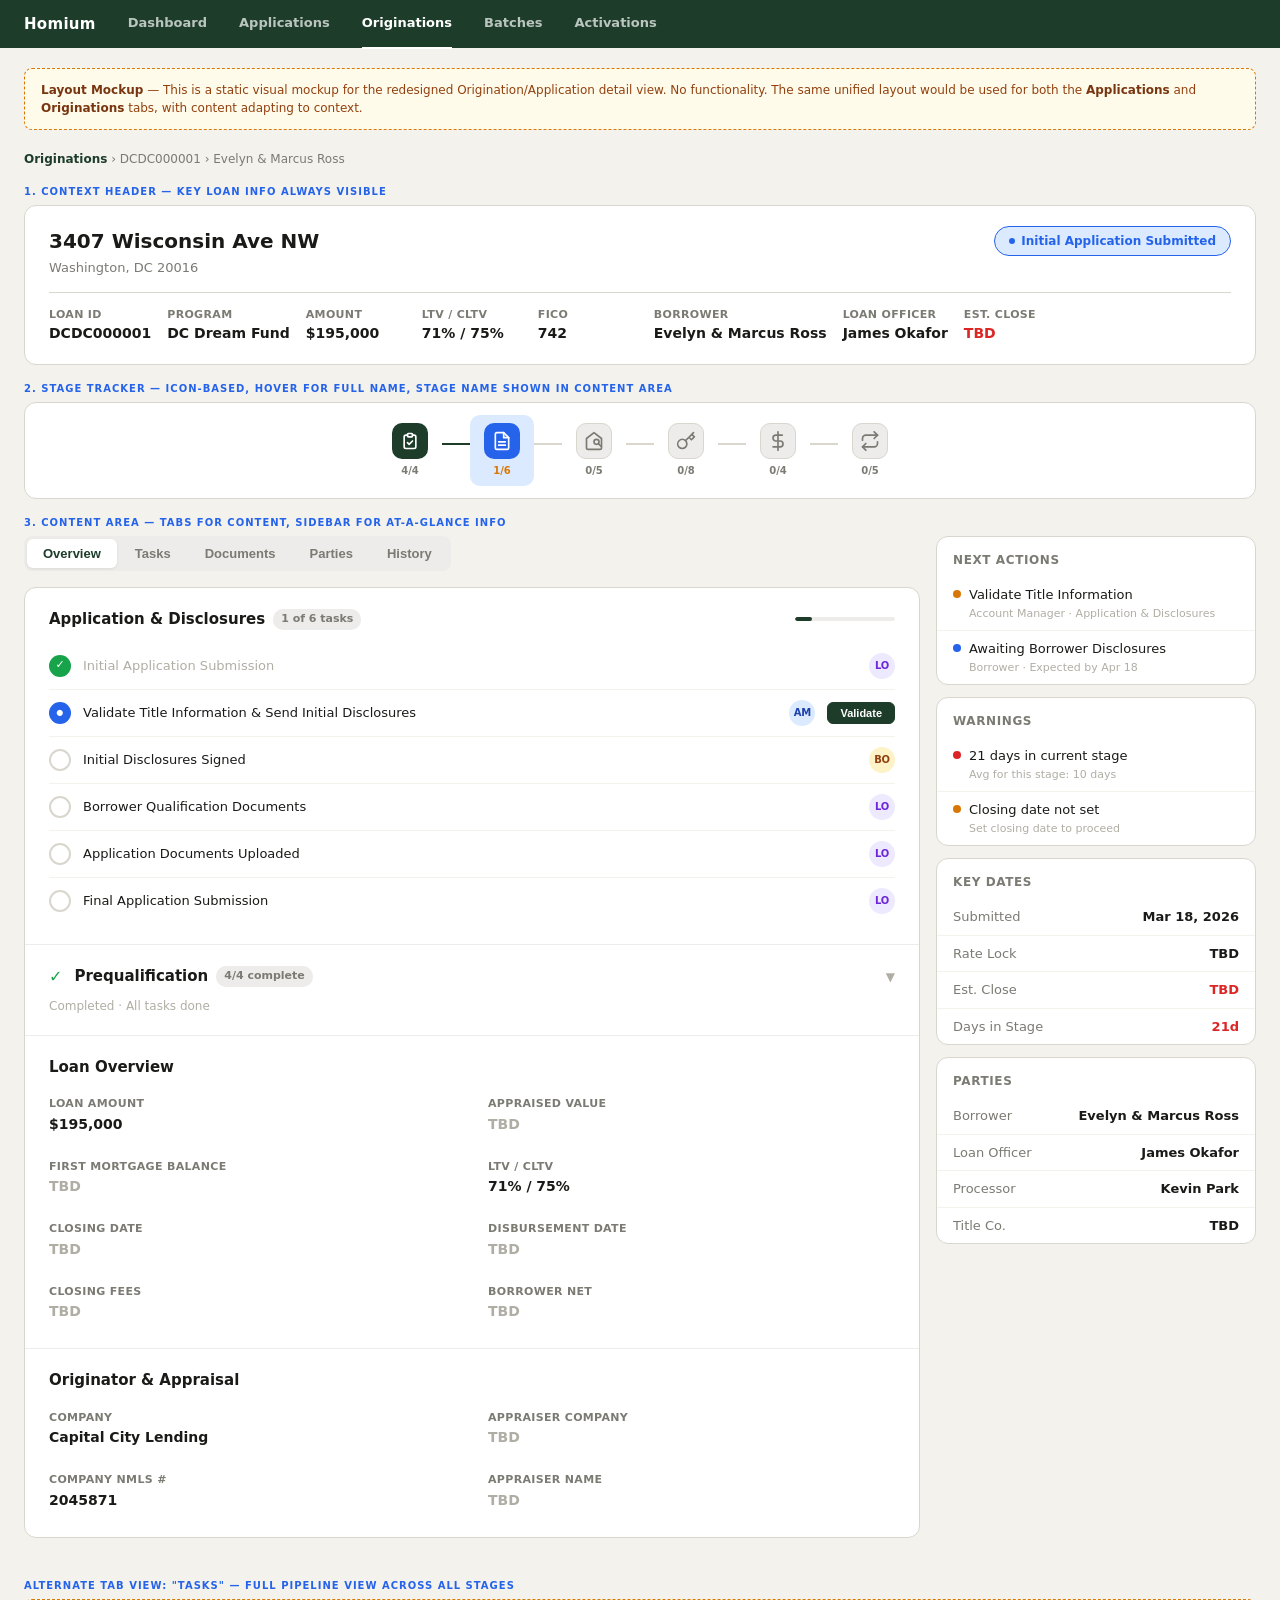
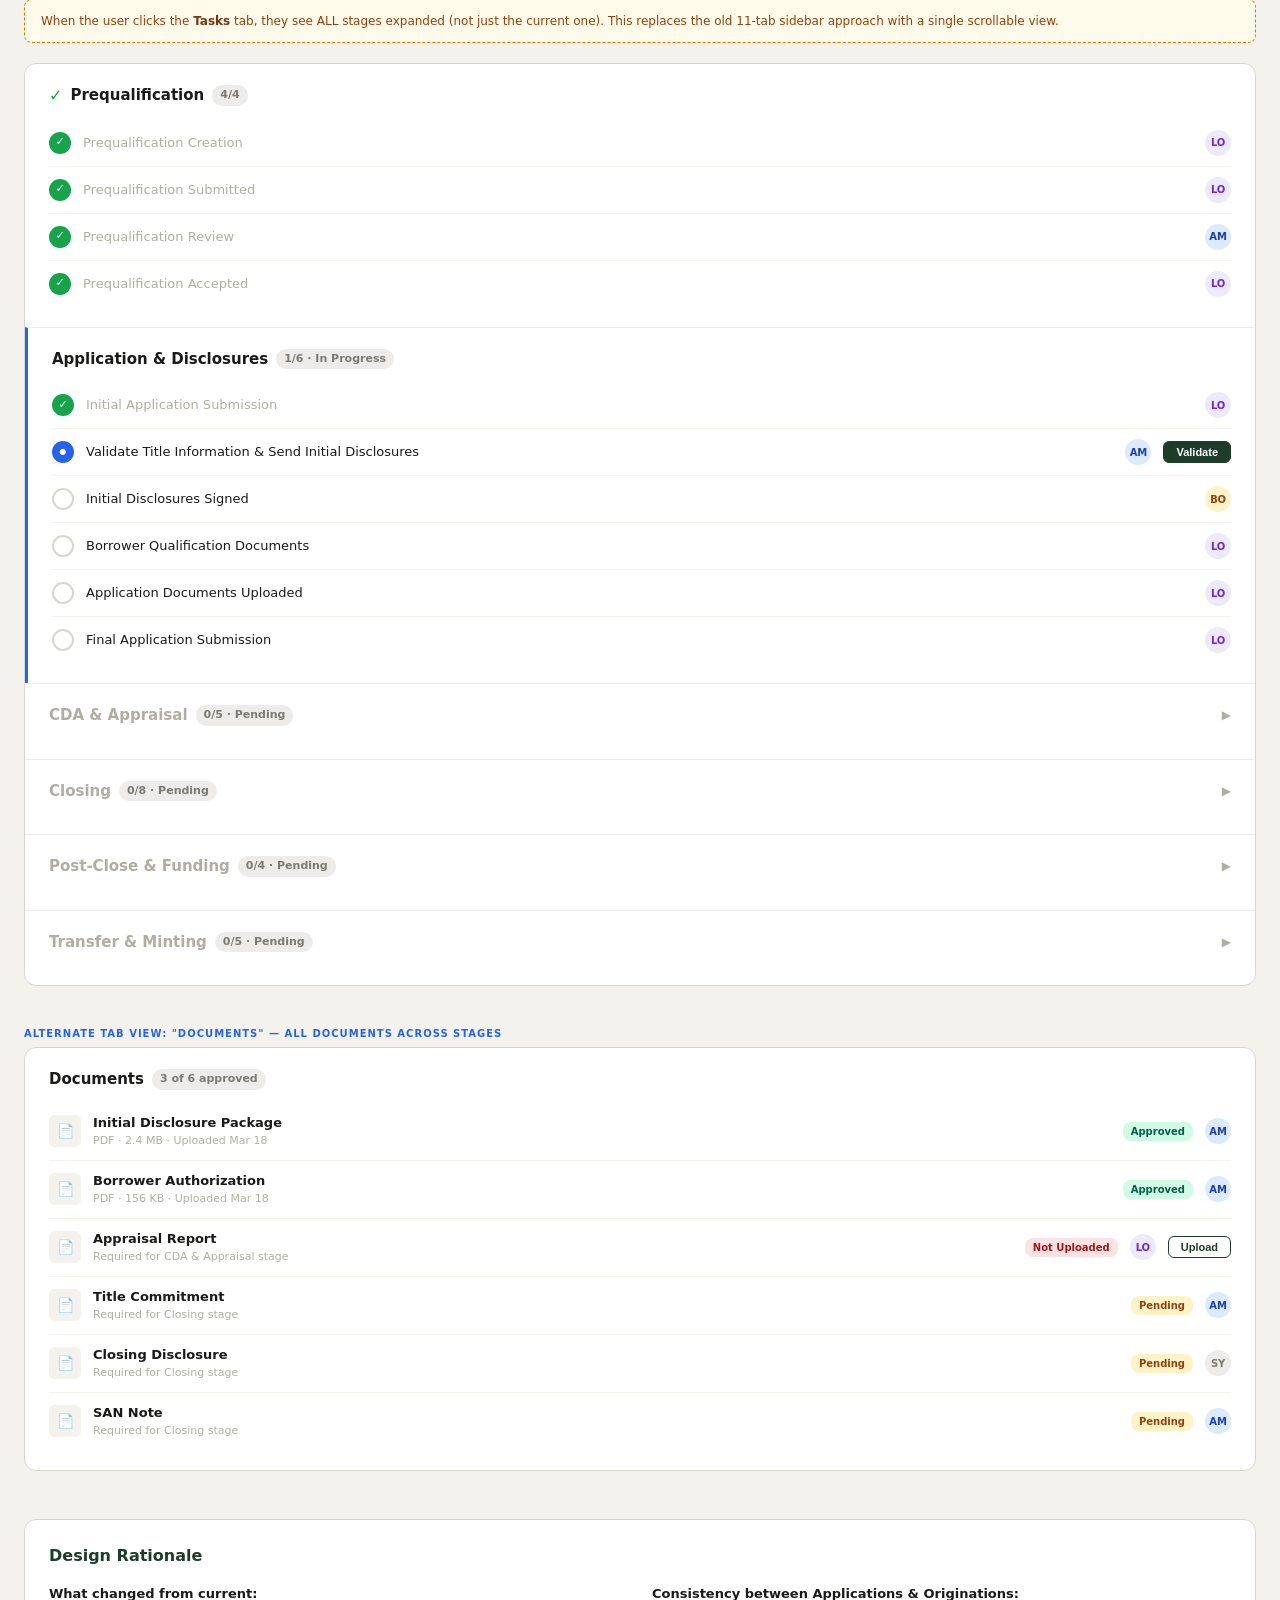
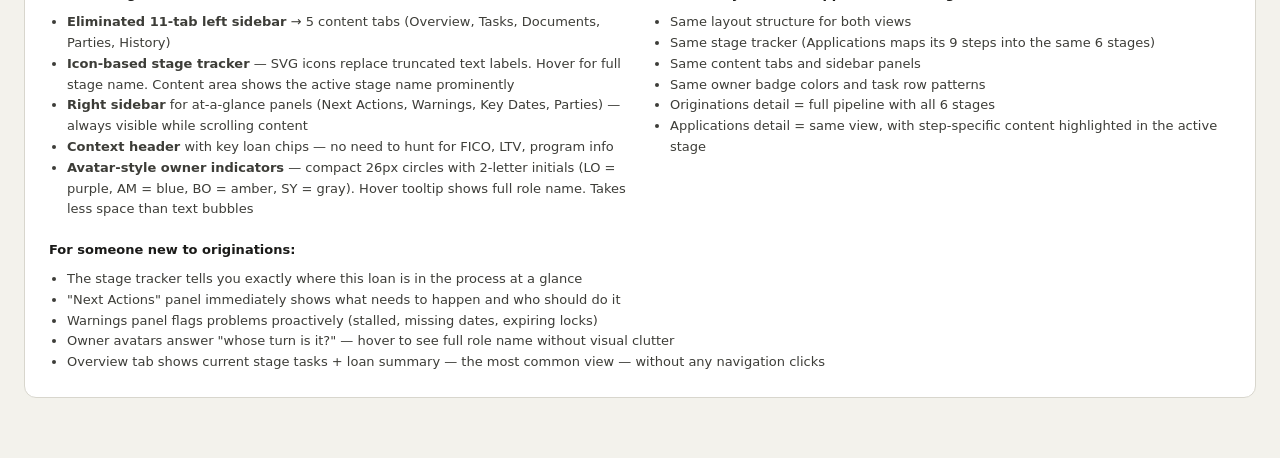
==== commit 0ffe700b: "feat: icon-based stage tracker + avatar owner indicators Stage tracker: replace truncated text label" ====
--- a/mockups/origination-detail.html
+++ b/mockups/origination-detail.html
@@ -60,33 +60,47 @@
   .chip-value.warn { color: var(--red); }
 
   /* ══════════════════════════════════════════
-     SECTION 2: HORIZONTAL STAGE TRACKER
+     SECTION 2: HORIZONTAL STAGE TRACKER (icon-based)
      ══════════════════════════════════════════ */
   .stage-tracker {
     background: #fff; border: 1px solid var(--gray-300); border-radius: var(--radius-lg);
-    padding: 16px 24px; margin-bottom: 16px; display: flex; align-items: center; gap: 0;
-    overflow-x: auto;
+    padding: 12px 20px; margin-bottom: 16px; display: flex; align-items: center;
+    justify-content: center; gap: 0;
   }
   .stage {
-    display: flex; align-items: center; gap: 10px; flex: 1; min-width: 0;
-    cursor: pointer; padding: 8px 12px; border-radius: var(--radius); transition: background 0.1s;
+    display: flex; flex-direction: column; align-items: center; gap: 4px;
+    cursor: pointer; padding: 8px 14px; border-radius: 10px; transition: background 0.1s;
+    position: relative; min-width: 56px;
   }
   .stage:hover { background: var(--gray-50); }
   .stage.active { background: var(--blue-bg); }
-  .stage-dot {
-    width: 28px; height: 28px; border-radius: 50%; display: flex; align-items: center; justify-content: center;
-    font-size: 11px; font-weight: 700; flex-shrink: 0;
-  }
-  .stage-dot.done { background: var(--green); color: #fff; }
-  .stage-dot.current { background: var(--blue); color: #fff; }
-  .stage-dot.pending { background: var(--gray-200); color: var(--gray-500); border: 2px solid var(--gray-300); }
-  .stage-info { min-width: 0; }
-  .stage-name { font-size: 12px; font-weight: 700; color: var(--gray-900); white-space: nowrap; overflow: hidden; text-overflow: ellipsis; }
-  .stage-detail { font-size: 10px; color: var(--gray-500); white-space: nowrap; }
-  .stage-detail.warn { color: var(--amber); font-weight: 600; }
-  .stage-line { width: 24px; height: 2px; flex-shrink: 0; }
+  .stage-icon {
+    width: 36px; height: 36px; border-radius: 10px; display: flex; align-items: center; justify-content: center;
+    flex-shrink: 0;
+  }
+  .stage-icon svg { width: 20px; height: 20px; }
+  .stage-icon.done { background: var(--green); color: #fff; }
+  .stage-icon.done svg { stroke: #fff; fill: none; }
+  .stage-icon.current { background: var(--blue); color: #fff; }
+  .stage-icon.current svg { stroke: #fff; fill: none; }
+  .stage-icon.pending { background: var(--gray-200); color: var(--gray-500); border: 1.5px solid var(--gray-300); }
+  .stage-icon.pending svg { stroke: var(--gray-500); fill: none; }
+  .stage-detail { font-size: 10px; color: var(--gray-500); white-space: nowrap; text-align: center; font-weight: 600; }
+  .stage-detail.warn { color: var(--amber); }
+  .stage-line { width: 28px; height: 2px; flex-shrink: 0; align-self: center; margin-bottom: 14px; }
   .stage-line.done { background: var(--green); }
   .stage-line.pending { background: var(--gray-300); }
+  .stage-tooltip {
+    position: absolute; bottom: calc(100% + 6px); left: 50%; transform: translateX(-50%);
+    background: var(--gray-900); color: #fff; font-size: 11px; font-weight: 600;
+    padding: 4px 10px; border-radius: 6px; white-space: nowrap; pointer-events: none;
+    opacity: 0; transition: opacity 0.15s; z-index: 10;
+  }
+  .stage-tooltip::after {
+    content: ''; position: absolute; top: 100%; left: 50%; transform: translateX(-50%);
+    border: 4px solid transparent; border-top-color: var(--gray-900);
+  }
+  .stage:hover .stage-tooltip { opacity: 1; }
 
   /* ══════════════════════════════════════════
      SECTION 3: CONTENT AREA (2 columns)
@@ -119,14 +133,28 @@
   .task-icon.pending { border: 2px solid var(--gray-300); background: #fff; }
   .task-label { flex: 1; font-size: 13px; }
   .task-label.done { color: var(--gray-400); }
+  /* Owner avatar — compact circle with initials */
   .task-owner {
-    display: inline-block; padding: 3px 10px; border-radius: 12px; font-size: 11px; font-weight: 600;
-    background: var(--gray-100); color: var(--gray-500); white-space: nowrap;
+    width: 26px; height: 26px; border-radius: 50%; display: inline-flex; align-items: center; justify-content: center;
+    font-size: 10px; font-weight: 700; letter-spacing: -0.02em; flex-shrink: 0;
+    background: var(--gray-100); color: var(--gray-500);
+    position: relative; cursor: default;
   }
   .task-owner.lo { background: #EDE9FE; color: #6D28D9; }
   .task-owner.am { background: #DBEAFE; color: #1E40AF; }
   .task-owner.borrower { background: var(--amber-bg); color: #92400E; }
   .task-owner.system { background: var(--gray-200); color: var(--gray-500); }
+  .task-owner-tip {
+    position: absolute; bottom: calc(100% + 6px); left: 50%; transform: translateX(-50%);
+    background: var(--gray-900); color: #fff; font-size: 11px; font-weight: 600;
+    padding: 3px 8px; border-radius: 5px; white-space: nowrap; pointer-events: none;
+    opacity: 0; transition: opacity 0.12s; z-index: 10;
+  }
+  .task-owner-tip::after {
+    content: ''; position: absolute; top: 100%; left: 50%; transform: translateX(-50%);
+    border: 3px solid transparent; border-top-color: var(--gray-900);
+  }
+  .task-owner:hover .task-owner-tip { opacity: 1; }
   .task-action {
     padding: 4px 12px; border-radius: 6px; font-size: 11px; font-weight: 700;
     border: 1px solid var(--green); color: var(--green); background: transparent;
@@ -266,41 +294,47 @@
 <!-- ════════════════════════════════════════════
      2. HORIZONTAL STAGE TRACKER
      ════════════════════════════════════════════ -->
-<div class="mockup-label">2. Stage Tracker — Consolidated 6-stage pipeline (replaces both 9-step stepper and 11-tab sidebar)</div>
+<div class="mockup-label">2. Stage Tracker — Icon-based, hover for full name, stage name shown in content area</div>
 <div class="stage-tracker">
   <div class="stage">
-    <div class="stage-dot done">&#10003;</div>
-    <div class="stage-info"><div class="stage-name">Prequalification</div><div class="stage-detail">4/4 complete</div></div>
+    <span class="stage-tooltip">Prequalification</span>
+    <div class="stage-icon done"><svg viewBox="0 0 24 24" fill="none" stroke="currentColor" stroke-width="2" stroke-linecap="round" stroke-linejoin="round"><path d="M9 5H7a2 2 0 00-2 2v12a2 2 0 002 2h10a2 2 0 002-2V7a2 2 0 00-2-2h-2"/><rect x="9" y="3" width="6" height="4" rx="1"/><path d="M9 14l2 2 4-4"/></svg></div>
+    <div class="stage-detail">4/4</div>
   </div>
   <div class="stage-line done"></div>
 
   <div class="stage active">
-    <div class="stage-dot current">2</div>
-    <div class="stage-info"><div class="stage-name">Application &amp; Disclosures</div><div class="stage-detail warn">1/6 &middot; Title validation due</div></div>
+    <span class="stage-tooltip">Application &amp; Disclosures</span>
+    <div class="stage-icon current"><svg viewBox="0 0 24 24" fill="none" stroke="currentColor" stroke-width="2" stroke-linecap="round" stroke-linejoin="round"><path d="M14 2H6a2 2 0 00-2 2v16a2 2 0 002 2h12a2 2 0 002-2V8z"/><polyline points="14 2 14 8 20 8"/><line x1="16" y1="13" x2="8" y2="13"/><line x1="16" y1="17" x2="8" y2="17"/></svg></div>
+    <div class="stage-detail warn">1/6</div>
   </div>
   <div class="stage-line pending"></div>
 
   <div class="stage">
-    <div class="stage-dot pending">3</div>
-    <div class="stage-info"><div class="stage-name">CDA &amp; Appraisal</div><div class="stage-detail">0/5</div></div>
+    <span class="stage-tooltip">CDA &amp; Appraisal</span>
+    <div class="stage-icon pending"><svg viewBox="0 0 24 24" fill="none" stroke="currentColor" stroke-width="2" stroke-linecap="round" stroke-linejoin="round"><path d="M3 9l9-7 9 7v11a2 2 0 01-2 2H5a2 2 0 01-2-2z"/><circle cx="15" cy="13" r="3"/><path d="M17.5 15.5L20 18"/></svg></div>
+    <div class="stage-detail">0/5</div>
   </div>
   <div class="stage-line pending"></div>
 
   <div class="stage">
-    <div class="stage-dot pending">4</div>
-    <div class="stage-info"><div class="stage-name">Closing</div><div class="stage-detail">0/8</div></div>
+    <span class="stage-tooltip">Closing</span>
+    <div class="stage-icon pending"><svg viewBox="0 0 24 24" fill="none" stroke="currentColor" stroke-width="2" stroke-linecap="round" stroke-linejoin="round"><path d="M21 2l-2 2m-7.61 7.61a5.5 5.5 0 11-7.778 7.778 5.5 5.5 0 017.777-7.777zm0 0L15.5 7.5m0 0l3 3L22 7l-3-3m-3.5 3.5L19 4"/></svg></div>
+    <div class="stage-detail">0/8</div>
   </div>
   <div class="stage-line pending"></div>
 
   <div class="stage">
-    <div class="stage-dot pending">5</div>
-    <div class="stage-info"><div class="stage-name">Post-Close &amp; Funding</div><div class="stage-detail">0/4</div></div>
+    <span class="stage-tooltip">Post-Close &amp; Funding</span>
+    <div class="stage-icon pending"><svg viewBox="0 0 24 24" fill="none" stroke="currentColor" stroke-width="2" stroke-linecap="round" stroke-linejoin="round"><line x1="12" y1="1" x2="12" y2="23"/><path d="M17 5H9.5a3.5 3.5 0 000 7h5a3.5 3.5 0 010 7H6"/></svg></div>
+    <div class="stage-detail">0/4</div>
   </div>
   <div class="stage-line pending"></div>
 
   <div class="stage">
-    <div class="stage-dot pending">6</div>
-    <div class="stage-info"><div class="stage-name">Transfer &amp; Minting</div><div class="stage-detail">0/5</div></div>
+    <span class="stage-tooltip">Transfer &amp; Minting</span>
+    <div class="stage-icon pending"><svg viewBox="0 0 24 24" fill="none" stroke="currentColor" stroke-width="2" stroke-linecap="round" stroke-linejoin="round"><polyline points="17 1 21 5 17 9"/><path d="M3 11V9a4 4 0 014-4h14"/><polyline points="7 23 3 19 7 15"/><path d="M21 13v2a4 4 0 01-4 4H3"/></svg></div>
+    <div class="stage-detail">0/5</div>
   </div>
 </div>
 
@@ -336,33 +370,33 @@
         <div class="task-row">
           <div class="task-icon done">&#10003;</div>
           <span class="task-label done">Initial Application Submission</span>
-          <span class="task-owner lo">Loan Officer</span>
+          <span class="task-owner lo" title="Loan Officer">LO<span class="task-owner-tip">Loan Officer</span></span>
         </div>
         <div class="task-row">
           <div class="task-icon active">&#9679;</div>
           <span class="task-label">Validate Title Information &amp; Send Initial Disclosures</span>
-          <span class="task-owner am">Account Manager</span>
+          <span class="task-owner am" title="Account Manager">AM<span class="task-owner-tip">Account Manager</span></span>
           <button class="task-action primary">Validate</button>
         </div>
         <div class="task-row">
           <div class="task-icon pending"></div>
           <span class="task-label">Initial Disclosures Signed</span>
-          <span class="task-owner borrower">Borrower</span>
+          <span class="task-owner borrower" title="Borrower">BO<span class="task-owner-tip">Borrower</span></span>
         </div>
         <div class="task-row">
           <div class="task-icon pending"></div>
           <span class="task-label">Borrower Qualification Documents</span>
-          <span class="task-owner lo">Loan Officer</span>
+          <span class="task-owner lo" title="Loan Officer">LO<span class="task-owner-tip">Loan Officer</span></span>
         </div>
         <div class="task-row">
           <div class="task-icon pending"></div>
           <span class="task-label">Application Documents Uploaded</span>
-          <span class="task-owner lo">Loan Officer</span>
+          <span class="task-owner lo" title="Loan Officer">LO<span class="task-owner-tip">Loan Officer</span></span>
         </div>
         <div class="task-row">
           <div class="task-icon pending"></div>
           <span class="task-label">Final Application Submission</span>
-          <span class="task-owner lo">Loan Officer</span>
+          <span class="task-owner lo" title="Loan Officer">LO<span class="task-owner-tip">Loan Officer</span></span>
         </div>
       </div>
 
@@ -488,22 +522,22 @@
     <div class="task-row">
       <div class="task-icon done">&#10003;</div>
       <span class="task-label done">Prequalification Creation</span>
-      <span class="task-owner lo">Loan Officer</span>
+      <span class="task-owner lo" title="Loan Officer">LO<span class="task-owner-tip">Loan Officer</span></span>
     </div>
     <div class="task-row">
       <div class="task-icon done">&#10003;</div>
       <span class="task-label done">Prequalification Submitted</span>
-      <span class="task-owner lo">Loan Officer</span>
+      <span class="task-owner lo" title="Loan Officer">LO<span class="task-owner-tip">Loan Officer</span></span>
     </div>
     <div class="task-row">
       <div class="task-icon done">&#10003;</div>
       <span class="task-label done">Prequalification Review</span>
-      <span class="task-owner am">Account Manager</span>
+      <span class="task-owner am" title="Account Manager">AM<span class="task-owner-tip">Account Manager</span></span>
     </div>
     <div class="task-row">
       <div class="task-icon done">&#10003;</div>
       <span class="task-label done">Prequalification Accepted</span>
-      <span class="task-owner lo">Loan Officer</span>
+      <span class="task-owner lo" title="Loan Officer">LO<span class="task-owner-tip">Loan Officer</span></span>
     </div>
   </div>
 
@@ -516,33 +550,33 @@
     <div class="task-row">
       <div class="task-icon done">&#10003;</div>
       <span class="task-label done">Initial Application Submission</span>
-      <span class="task-owner lo">Loan Officer</span>
+      <span class="task-owner lo" title="Loan Officer">LO<span class="task-owner-tip">Loan Officer</span></span>
     </div>
     <div class="task-row">
       <div class="task-icon active">&#9679;</div>
       <span class="task-label">Validate Title Information &amp; Send Initial Disclosures</span>
-      <span class="task-owner am">Account Manager</span>
+      <span class="task-owner am" title="Account Manager">AM<span class="task-owner-tip">Account Manager</span></span>
       <button class="task-action primary">Validate</button>
     </div>
     <div class="task-row">
       <div class="task-icon pending"></div>
       <span class="task-label">Initial Disclosures Signed</span>
-      <span class="task-owner borrower">Borrower</span>
+      <span class="task-owner borrower" title="Borrower">BO<span class="task-owner-tip">Borrower</span></span>
     </div>
     <div class="task-row">
       <div class="task-icon pending"></div>
       <span class="task-label">Borrower Qualification Documents</span>
-      <span class="task-owner lo">Loan Officer</span>
+      <span class="task-owner lo" title="Loan Officer">LO<span class="task-owner-tip">Loan Officer</span></span>
     </div>
     <div class="task-row">
       <div class="task-icon pending"></div>
       <span class="task-label">Application Documents Uploaded</span>
-      <span class="task-owner lo">Loan Officer</span>
+      <span class="task-owner lo" title="Loan Officer">LO<span class="task-owner-tip">Loan Officer</span></span>
     </div>
     <div class="task-row">
       <div class="task-icon pending"></div>
       <span class="task-label">Final Application Submission</span>
-      <span class="task-owner lo">Loan Officer</span>
+      <span class="task-owner lo" title="Loan Officer">LO<span class="task-owner-tip">Loan Officer</span></span>
     </div>
   </div>
 
@@ -588,38 +622,38 @@
       <div class="doc-icon">&#128196;</div>
       <div class="doc-info"><div class="doc-name">Initial Disclosure Package</div><div class="doc-meta">PDF &middot; 2.4 MB &middot; Uploaded Mar 18</div></div>
       <span class="doc-badge approved">Approved</span>
-      <span class="task-owner am">Account Manager</span>
+      <span class="task-owner am" title="Account Manager">AM<span class="task-owner-tip">Account Manager</span></span>
     </div>
     <div class="doc-row">
       <div class="doc-icon">&#128196;</div>
       <div class="doc-info"><div class="doc-name">Borrower Authorization</div><div class="doc-meta">PDF &middot; 156 KB &middot; Uploaded Mar 18</div></div>
       <span class="doc-badge approved">Approved</span>
-      <span class="task-owner am">Account Manager</span>
+      <span class="task-owner am" title="Account Manager">AM<span class="task-owner-tip">Account Manager</span></span>
     </div>
     <div class="doc-row">
       <div class="doc-icon">&#128196;</div>
       <div class="doc-info"><div class="doc-name">Appraisal Report</div><div class="doc-meta">Required for CDA &amp; Appraisal stage</div></div>
       <span class="doc-badge missing">Not Uploaded</span>
-      <span class="task-owner lo">Loan Officer</span>
+      <span class="task-owner lo" title="Loan Officer">LO<span class="task-owner-tip">Loan Officer</span></span>
       <button class="task-action">Upload</button>
     </div>
     <div class="doc-row">
       <div class="doc-icon">&#128196;</div>
       <div class="doc-info"><div class="doc-name">Title Commitment</div><div class="doc-meta">Required for Closing stage</div></div>
       <span class="doc-badge pending">Pending</span>
-      <span class="task-owner am">Account Manager</span>
+      <span class="task-owner am" title="Account Manager">AM<span class="task-owner-tip">Account Manager</span></span>
     </div>
     <div class="doc-row">
       <div class="doc-icon">&#128196;</div>
       <div class="doc-info"><div class="doc-name">Closing Disclosure</div><div class="doc-meta">Required for Closing stage</div></div>
       <span class="doc-badge pending">Pending</span>
-      <span class="task-owner system">System</span>
+      <span class="task-owner system" title="System">SY<span class="task-owner-tip">System</span></span>
     </div>
     <div class="doc-row">
       <div class="doc-icon">&#128196;</div>
       <div class="doc-info"><div class="doc-name">SAN Note</div><div class="doc-meta">Required for Closing stage</div></div>
       <span class="doc-badge pending">Pending</span>
-      <span class="task-owner am">Account Manager</span>
+      <span class="task-owner am" title="Account Manager">AM<span class="task-owner-tip">Account Manager</span></span>
     </div>
   </div>
 </div>
@@ -636,10 +670,10 @@
       <strong>What changed from current:</strong>
       <ul style="margin-top:8px;padding-left:18px;color:var(--gray-700)">
         <li><strong>Eliminated 11-tab left sidebar</strong> &rarr; 5 content tabs (Overview, Tasks, Documents, Parties, History)</li>
-        <li><strong>Horizontal stage tracker</strong> replaces both the 9-step stepper (Applications) and the accordion pipeline (Originations)</li>
+        <li><strong>Icon-based stage tracker</strong> — SVG icons replace truncated text labels. Hover for full stage name. Content area shows the active stage name prominently</li>
         <li><strong>Right sidebar</strong> for at-a-glance panels (Next Actions, Warnings, Key Dates, Parties) — always visible while scrolling content</li>
         <li><strong>Context header</strong> with key loan chips — no need to hunt for FICO, LTV, program info</li>
-        <li><strong>Color-coded owner badges</strong> — instantly see who owns each task (LO = purple, AM = blue, Borrower = amber, System = gray)</li>
+        <li><strong>Avatar-style owner indicators</strong> — compact 26px circles with 2-letter initials (LO = purple, AM = blue, BO = amber, SY = gray). Hover tooltip shows full role name. Takes less space than text bubbles</li>
       </ul>
     </div>
     <div>
@@ -661,7 +695,7 @@
       <li>The stage tracker tells you exactly where this loan is in the process at a glance</li>
       <li>"Next Actions" panel immediately shows what needs to happen and who should do it</li>
       <li>Warnings panel flags problems proactively (stalled, missing dates, expiring locks)</li>
-      <li>Owner badges answer "whose turn is it?" without needing to understand the full workflow</li>
+      <li>Owner avatars answer "whose turn is it?" — hover to see full role name without visual clutter</li>
       <li>Overview tab shows current stage tasks + loan summary — the most common view — without any navigation clicks</li>
     </ul>
   </div>
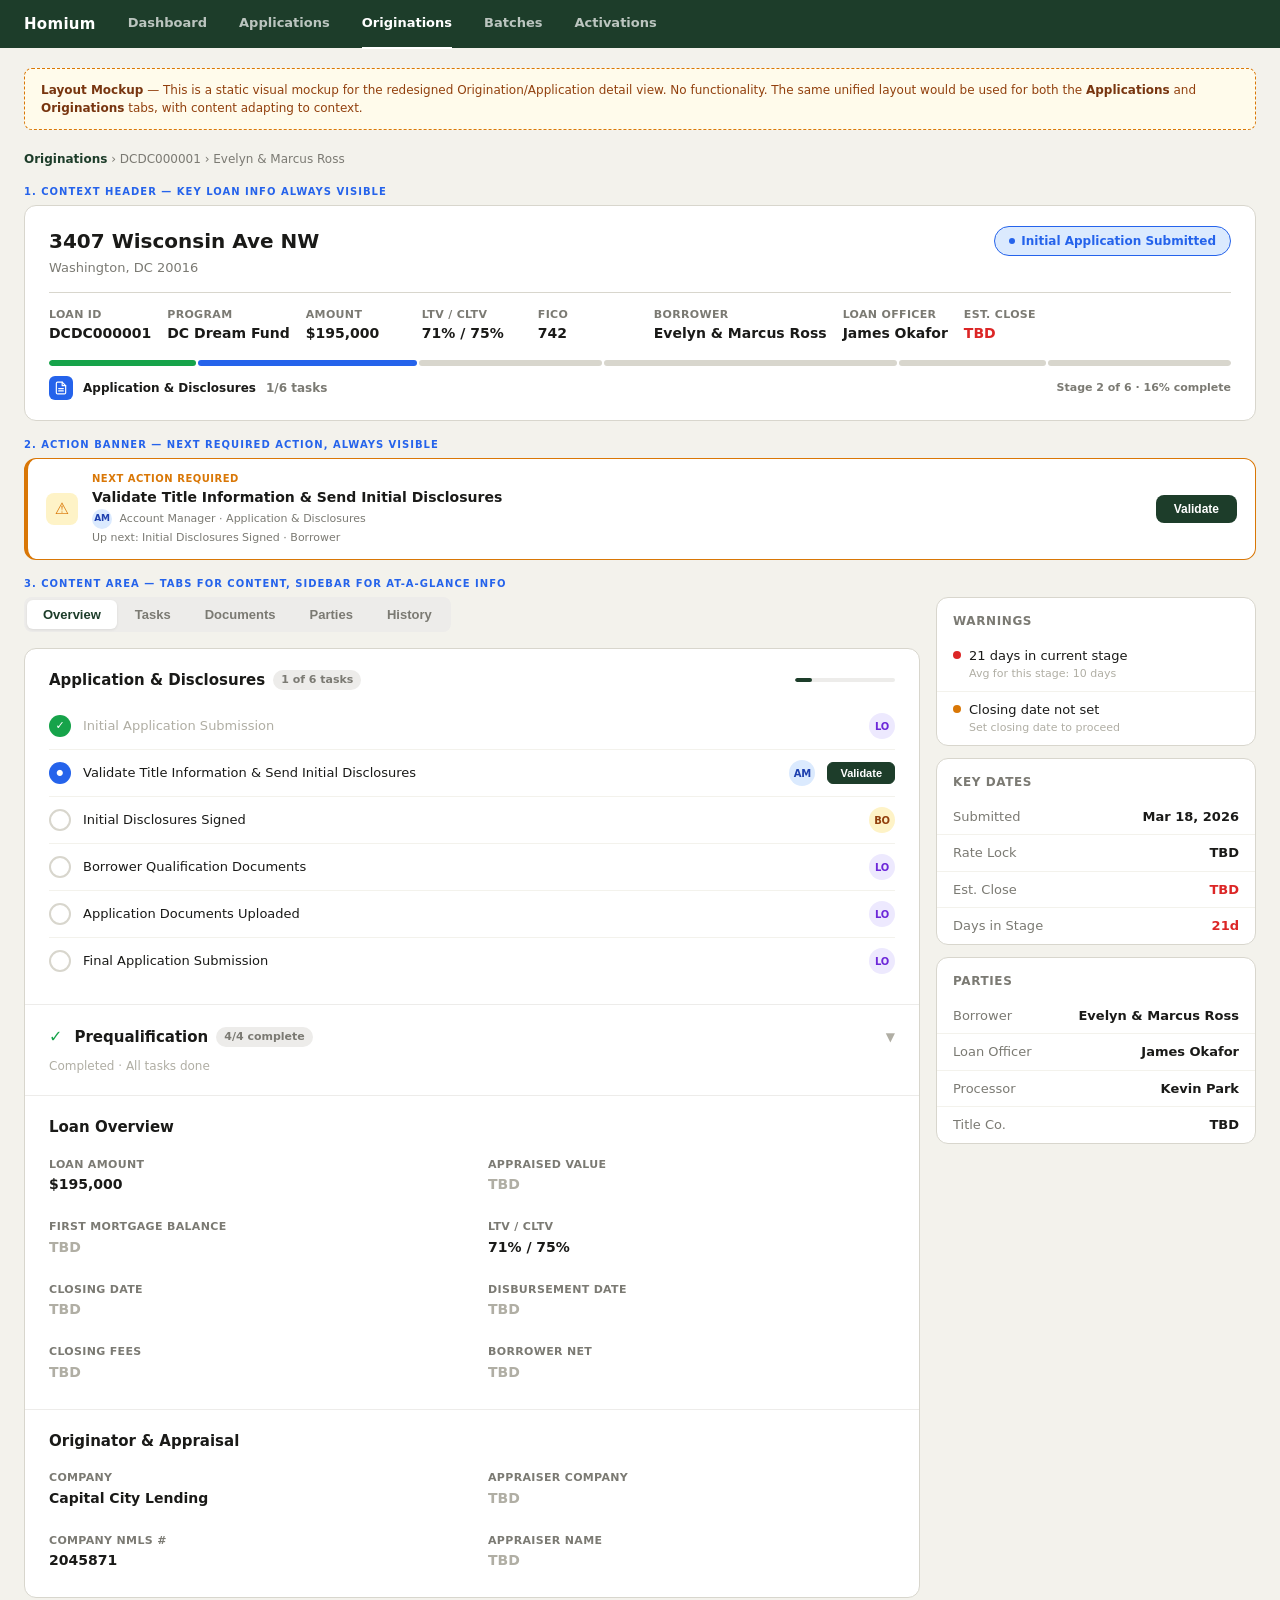
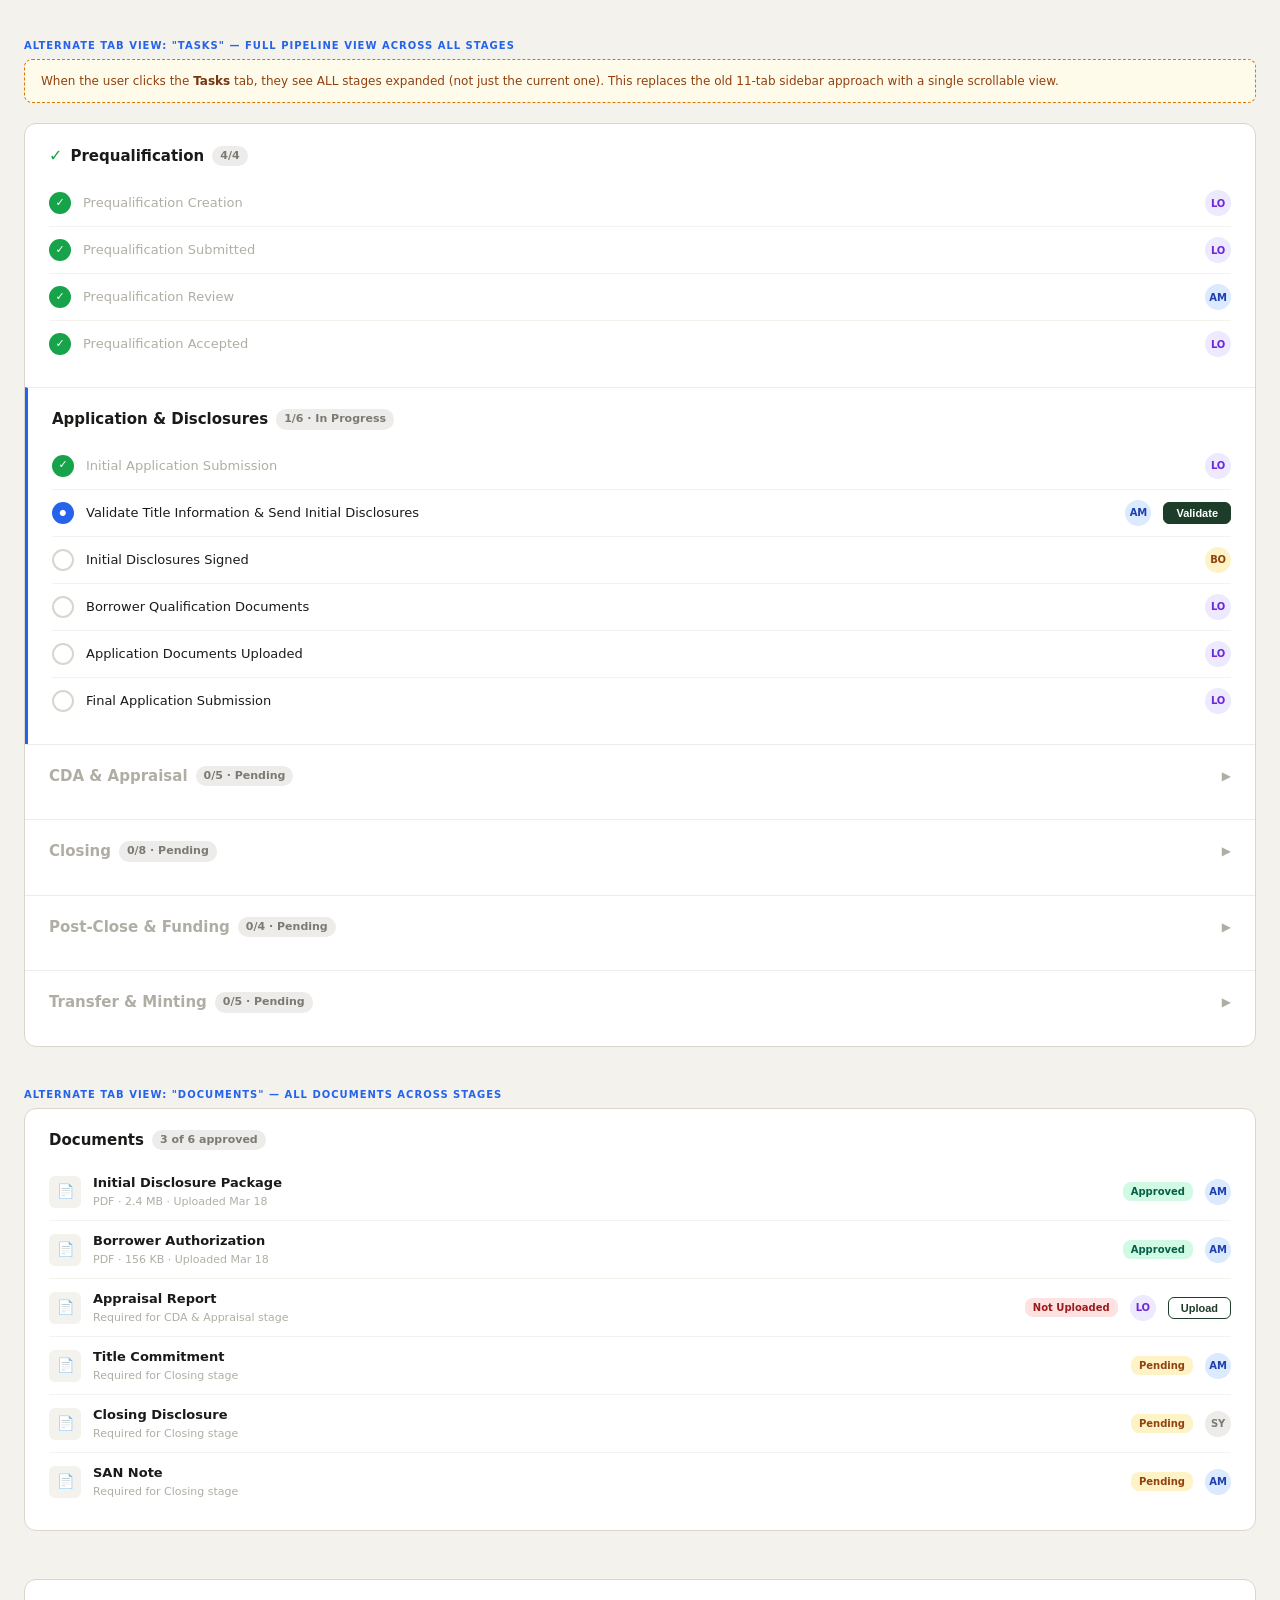
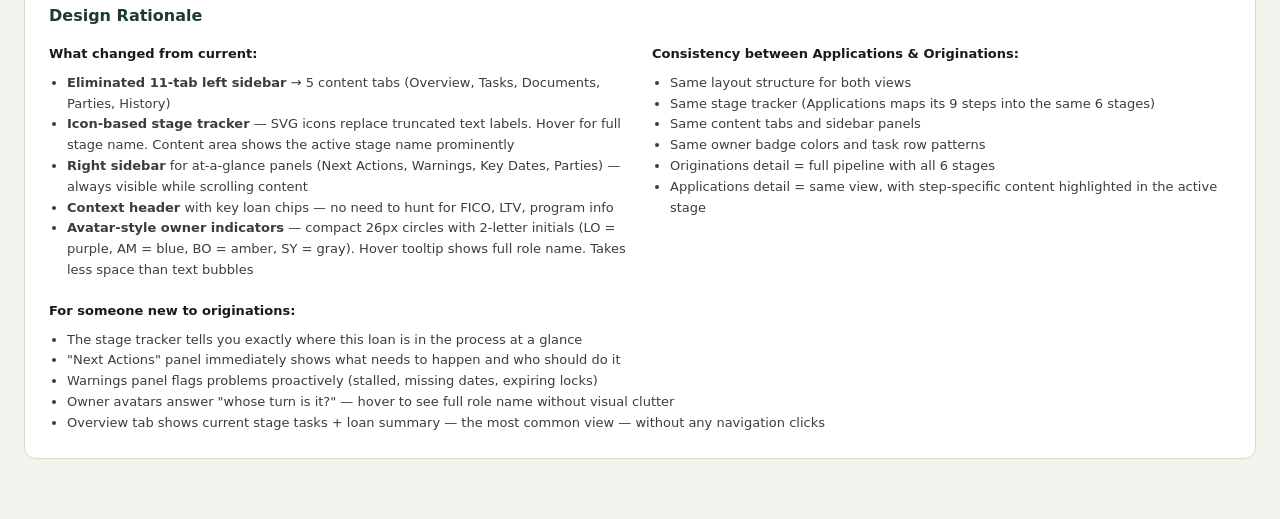
==== commit 68a6ffbb: "feat: integrated progress bar + action banner, remove stage tracker card Fuse the stage tracker into" ====
--- a/mockups/origination-detail.html
+++ b/mockups/origination-detail.html
@@ -60,47 +60,57 @@
   .chip-value.warn { color: var(--red); }
 
   /* ══════════════════════════════════════════
-     SECTION 2: HORIZONTAL STAGE TRACKER (icon-based)
+     SECTION 2: INTEGRATED PROGRESS STRIP (inside context header)
      ══════════════════════════════════════════ */
-  .stage-tracker {
-    background: #fff; border: 1px solid var(--gray-300); border-radius: var(--radius-lg);
-    padding: 12px 20px; margin-bottom: 16px; display: flex; align-items: center;
-    justify-content: center; gap: 0;
-  }
-  .stage {
-    display: flex; flex-direction: column; align-items: center; gap: 4px;
-    cursor: pointer; padding: 8px 14px; border-radius: 10px; transition: background 0.1s;
-    position: relative; min-width: 56px;
-  }
-  .stage:hover { background: var(--gray-50); }
-  .stage.active { background: var(--blue-bg); }
-  .stage-icon {
-    width: 36px; height: 36px; border-radius: 10px; display: flex; align-items: center; justify-content: center;
-    flex-shrink: 0;
-  }
-  .stage-icon svg { width: 20px; height: 20px; }
-  .stage-icon.done { background: var(--green); color: #fff; }
-  .stage-icon.done svg { stroke: #fff; fill: none; }
-  .stage-icon.current { background: var(--blue); color: #fff; }
-  .stage-icon.current svg { stroke: #fff; fill: none; }
-  .stage-icon.pending { background: var(--gray-200); color: var(--gray-500); border: 1.5px solid var(--gray-300); }
-  .stage-icon.pending svg { stroke: var(--gray-500); fill: none; }
-  .stage-detail { font-size: 10px; color: var(--gray-500); white-space: nowrap; text-align: center; font-weight: 600; }
-  .stage-detail.warn { color: var(--amber); }
-  .stage-line { width: 28px; height: 2px; flex-shrink: 0; align-self: center; margin-bottom: 14px; }
-  .stage-line.done { background: var(--green); }
-  .stage-line.pending { background: var(--gray-300); }
-  .stage-tooltip {
-    position: absolute; bottom: calc(100% + 6px); left: 50%; transform: translateX(-50%);
+  .progress-strip { margin-top: 16px; }
+  .progress-bar-segmented { display: flex; height: 6px; border-radius: 3px; overflow: hidden; gap: 2px; margin-bottom: 10px; }
+  .progress-segment { height: 100%; border-radius: 3px; transition: all 0.2s; cursor: pointer; position: relative; }
+  .progress-segment.done { background: #16A34A; }
+  .progress-segment.current { background: var(--blue); animation: pulse-bar 2s ease-in-out infinite; }
+  .progress-segment.pending { background: var(--gray-300); }
+  @keyframes pulse-bar { 0%,100% { opacity: 1; } 50% { opacity: 0.6; } }
+  .progress-segment-tip {
+    position: absolute; bottom: calc(100% + 8px); left: 50%; transform: translateX(-50%);
     background: var(--gray-900); color: #fff; font-size: 11px; font-weight: 600;
     padding: 4px 10px; border-radius: 6px; white-space: nowrap; pointer-events: none;
-    opacity: 0; transition: opacity 0.15s; z-index: 10;
-  }
-  .stage-tooltip::after {
+    opacity: 0; transition: opacity 0.12s; z-index: 10;
+  }
+  .progress-segment-tip::after {
     content: ''; position: absolute; top: 100%; left: 50%; transform: translateX(-50%);
     border: 4px solid transparent; border-top-color: var(--gray-900);
   }
-  .stage:hover .stage-tooltip { opacity: 1; }
+  .progress-segment:hover .progress-segment-tip { opacity: 1; }
+  .progress-segment:hover { filter: brightness(1.15); }
+  .progress-meta { display: flex; align-items: center; gap: 10px; font-size: 12px; }
+  .progress-stage-icon {
+    width: 24px; height: 24px; border-radius: 6px; display: inline-flex; align-items: center; justify-content: center;
+    background: var(--blue); flex-shrink: 0;
+  }
+  .progress-stage-icon svg { width: 14px; height: 14px; stroke: #fff; fill: none; }
+  .progress-stage-icon.done { background: #16A34A; }
+  .progress-stage-label { font-weight: 700; color: var(--gray-900); }
+  .progress-stage-count { color: var(--gray-500); font-weight: 600; }
+  .progress-overall { margin-left: auto; color: var(--gray-500); font-weight: 600; font-size: 11px; }
+
+  /* ── Action Banner ── */
+  .action-banner {
+    display: flex; align-items: center; gap: 14px;
+    background: #fff; border: 1.5px solid var(--amber); border-left: 4px solid var(--amber);
+    border-radius: var(--radius-lg); padding: 12px 18px; margin-bottom: 16px;
+  }
+  .action-banner-icon {
+    width: 32px; height: 32px; border-radius: 8px; display: flex; align-items: center; justify-content: center;
+    background: var(--amber-bg); color: var(--amber); font-size: 16px; flex-shrink: 0;
+  }
+  .action-banner-body { flex: 1; min-width: 0; }
+  .action-banner-label { font-size: 10px; font-weight: 700; text-transform: uppercase; letter-spacing: 0.05em; color: var(--amber); margin-bottom: 1px; }
+  .action-banner-text { font-size: 14px; font-weight: 700; color: var(--gray-900); }
+  .action-banner-sub { font-size: 11px; color: var(--gray-500); margin-top: 1px; }
+  .action-banner-btn {
+    padding: 7px 18px; border-radius: 8px; font-size: 12px; font-weight: 700;
+    border: none; background: var(--green); color: #fff; cursor: pointer; white-space: nowrap;
+  }
+  .action-banner-btn:hover { filter: brightness(1.1); }
 
   /* ══════════════════════════════════════════
      SECTION 3: CONTENT AREA (2 columns)
@@ -289,53 +299,38 @@
     <div class="chip"><span class="chip-label">Loan Officer</span><span class="chip-value">James Okafor</span></div>
     <div class="chip"><span class="chip-label">Est. Close</span><span class="chip-value warn">TBD</span></div>
   </div>
-</div>
-
-<!-- ════════════════════════════════════════════
-     2. HORIZONTAL STAGE TRACKER
-     ════════════════════════════════════════════ -->
-<div class="mockup-label">2. Stage Tracker — Icon-based, hover for full name, stage name shown in content area</div>
-<div class="stage-tracker">
-  <div class="stage">
-    <span class="stage-tooltip">Prequalification</span>
-    <div class="stage-icon done"><svg viewBox="0 0 24 24" fill="none" stroke="currentColor" stroke-width="2" stroke-linecap="round" stroke-linejoin="round"><path d="M9 5H7a2 2 0 00-2 2v12a2 2 0 002 2h10a2 2 0 002-2V7a2 2 0 00-2-2h-2"/><rect x="9" y="3" width="6" height="4" rx="1"/><path d="M9 14l2 2 4-4"/></svg></div>
-    <div class="stage-detail">4/4</div>
-  </div>
-  <div class="stage-line done"></div>
-
-  <div class="stage active">
-    <span class="stage-tooltip">Application &amp; Disclosures</span>
-    <div class="stage-icon current"><svg viewBox="0 0 24 24" fill="none" stroke="currentColor" stroke-width="2" stroke-linecap="round" stroke-linejoin="round"><path d="M14 2H6a2 2 0 00-2 2v16a2 2 0 002 2h12a2 2 0 002-2V8z"/><polyline points="14 2 14 8 20 8"/><line x1="16" y1="13" x2="8" y2="13"/><line x1="16" y1="17" x2="8" y2="17"/></svg></div>
-    <div class="stage-detail warn">1/6</div>
-  </div>
-  <div class="stage-line pending"></div>
-
-  <div class="stage">
-    <span class="stage-tooltip">CDA &amp; Appraisal</span>
-    <div class="stage-icon pending"><svg viewBox="0 0 24 24" fill="none" stroke="currentColor" stroke-width="2" stroke-linecap="round" stroke-linejoin="round"><path d="M3 9l9-7 9 7v11a2 2 0 01-2 2H5a2 2 0 01-2-2z"/><circle cx="15" cy="13" r="3"/><path d="M17.5 15.5L20 18"/></svg></div>
-    <div class="stage-detail">0/5</div>
-  </div>
-  <div class="stage-line pending"></div>
-
-  <div class="stage">
-    <span class="stage-tooltip">Closing</span>
-    <div class="stage-icon pending"><svg viewBox="0 0 24 24" fill="none" stroke="currentColor" stroke-width="2" stroke-linecap="round" stroke-linejoin="round"><path d="M21 2l-2 2m-7.61 7.61a5.5 5.5 0 11-7.778 7.778 5.5 5.5 0 017.777-7.777zm0 0L15.5 7.5m0 0l3 3L22 7l-3-3m-3.5 3.5L19 4"/></svg></div>
-    <div class="stage-detail">0/8</div>
-  </div>
-  <div class="stage-line pending"></div>
-
-  <div class="stage">
-    <span class="stage-tooltip">Post-Close &amp; Funding</span>
-    <div class="stage-icon pending"><svg viewBox="0 0 24 24" fill="none" stroke="currentColor" stroke-width="2" stroke-linecap="round" stroke-linejoin="round"><line x1="12" y1="1" x2="12" y2="23"/><path d="M17 5H9.5a3.5 3.5 0 000 7h5a3.5 3.5 0 010 7H6"/></svg></div>
-    <div class="stage-detail">0/4</div>
-  </div>
-  <div class="stage-line pending"></div>
-
-  <div class="stage">
-    <span class="stage-tooltip">Transfer &amp; Minting</span>
-    <div class="stage-icon pending"><svg viewBox="0 0 24 24" fill="none" stroke="currentColor" stroke-width="2" stroke-linecap="round" stroke-linejoin="round"><polyline points="17 1 21 5 17 9"/><path d="M3 11V9a4 4 0 014-4h14"/><polyline points="7 23 3 19 7 15"/><path d="M21 13v2a4 4 0 01-4 4H3"/></svg></div>
-    <div class="stage-detail">0/5</div>
-  </div>
+  <!-- Integrated Progress Strip -->
+  <div class="progress-strip">
+    <div class="progress-bar-segmented">
+      <div class="progress-segment done" style="flex:4"><span class="progress-segment-tip">Prequalification (4/4)</span></div>
+      <div class="progress-segment current" style="flex:6"><span class="progress-segment-tip">Application &amp; Disclosures (1/6)</span></div>
+      <div class="progress-segment pending" style="flex:5"><span class="progress-segment-tip">CDA &amp; Appraisal (0/5)</span></div>
+      <div class="progress-segment pending" style="flex:8"><span class="progress-segment-tip">Closing (0/8)</span></div>
+      <div class="progress-segment pending" style="flex:4"><span class="progress-segment-tip">Post-Close &amp; Funding (0/4)</span></div>
+      <div class="progress-segment pending" style="flex:5"><span class="progress-segment-tip">Transfer &amp; Minting (0/5)</span></div>
+    </div>
+    <div class="progress-meta">
+      <div class="progress-stage-icon"><svg viewBox="0 0 24 24" fill="none" stroke="currentColor" stroke-width="2" stroke-linecap="round" stroke-linejoin="round"><path d="M14 2H6a2 2 0 00-2 2v16a2 2 0 002 2h12a2 2 0 002-2V8z"/><polyline points="14 2 14 8 20 8"/><line x1="16" y1="13" x2="8" y2="13"/><line x1="16" y1="17" x2="8" y2="17"/></svg></div>
+      <span class="progress-stage-label">Application &amp; Disclosures</span>
+      <span class="progress-stage-count">1/6 tasks</span>
+      <span class="progress-overall">Stage 2 of 6 &middot; 16% complete</span>
+    </div>
+  </div>
+</div>
+
+<!-- ════════════════════════════════════════════
+     2. ACTION BANNER
+     ════════════════════════════════════════════ -->
+<div class="mockup-label">2. Action Banner — Next required action, always visible</div>
+<div class="action-banner">
+  <div class="action-banner-icon">&#9888;</div>
+  <div class="action-banner-body">
+    <div class="action-banner-label">Next Action Required</div>
+    <div class="action-banner-text">Validate Title Information &amp; Send Initial Disclosures</div>
+    <div class="action-banner-sub"><span class="task-owner am" style="width:20px;height:20px;font-size:9px;display:inline-flex;vertical-align:middle;margin-right:4px">AM</span> Account Manager &middot; Application &amp; Disclosures</div>
+    <div class="action-banner-sub">Up next: Initial Disclosures Signed &middot; Borrower</div>
+  </div>
+  <button class="action-banner-btn">Validate</button>
 </div>
 
 <!-- ════════════════════════════════════════════
@@ -444,25 +439,6 @@
   <!-- ── RIGHT SIDEBAR ── -->
   <div>
 
-    <!-- Next Actions -->
-    <div class="sidebar-panel">
-      <div class="sidebar-panel-title">Next Actions</div>
-      <div class="sidebar-item">
-        <span class="sidebar-dot amber"></span>
-        <div class="sidebar-item-text">
-          <div>Validate Title Information</div>
-          <div class="sidebar-item-sub">Account Manager &middot; Application &amp; Disclosures</div>
-        </div>
-      </div>
-      <div class="sidebar-item">
-        <span class="sidebar-dot blue"></span>
-        <div class="sidebar-item-text">
-          <div>Awaiting Borrower Disclosures</div>
-          <div class="sidebar-item-sub">Borrower &middot; Expected by Apr 18</div>
-        </div>
-      </div>
-    </div>
-
     <!-- Warnings -->
     <div class="sidebar-panel">
       <div class="sidebar-panel-title">Warnings</div>
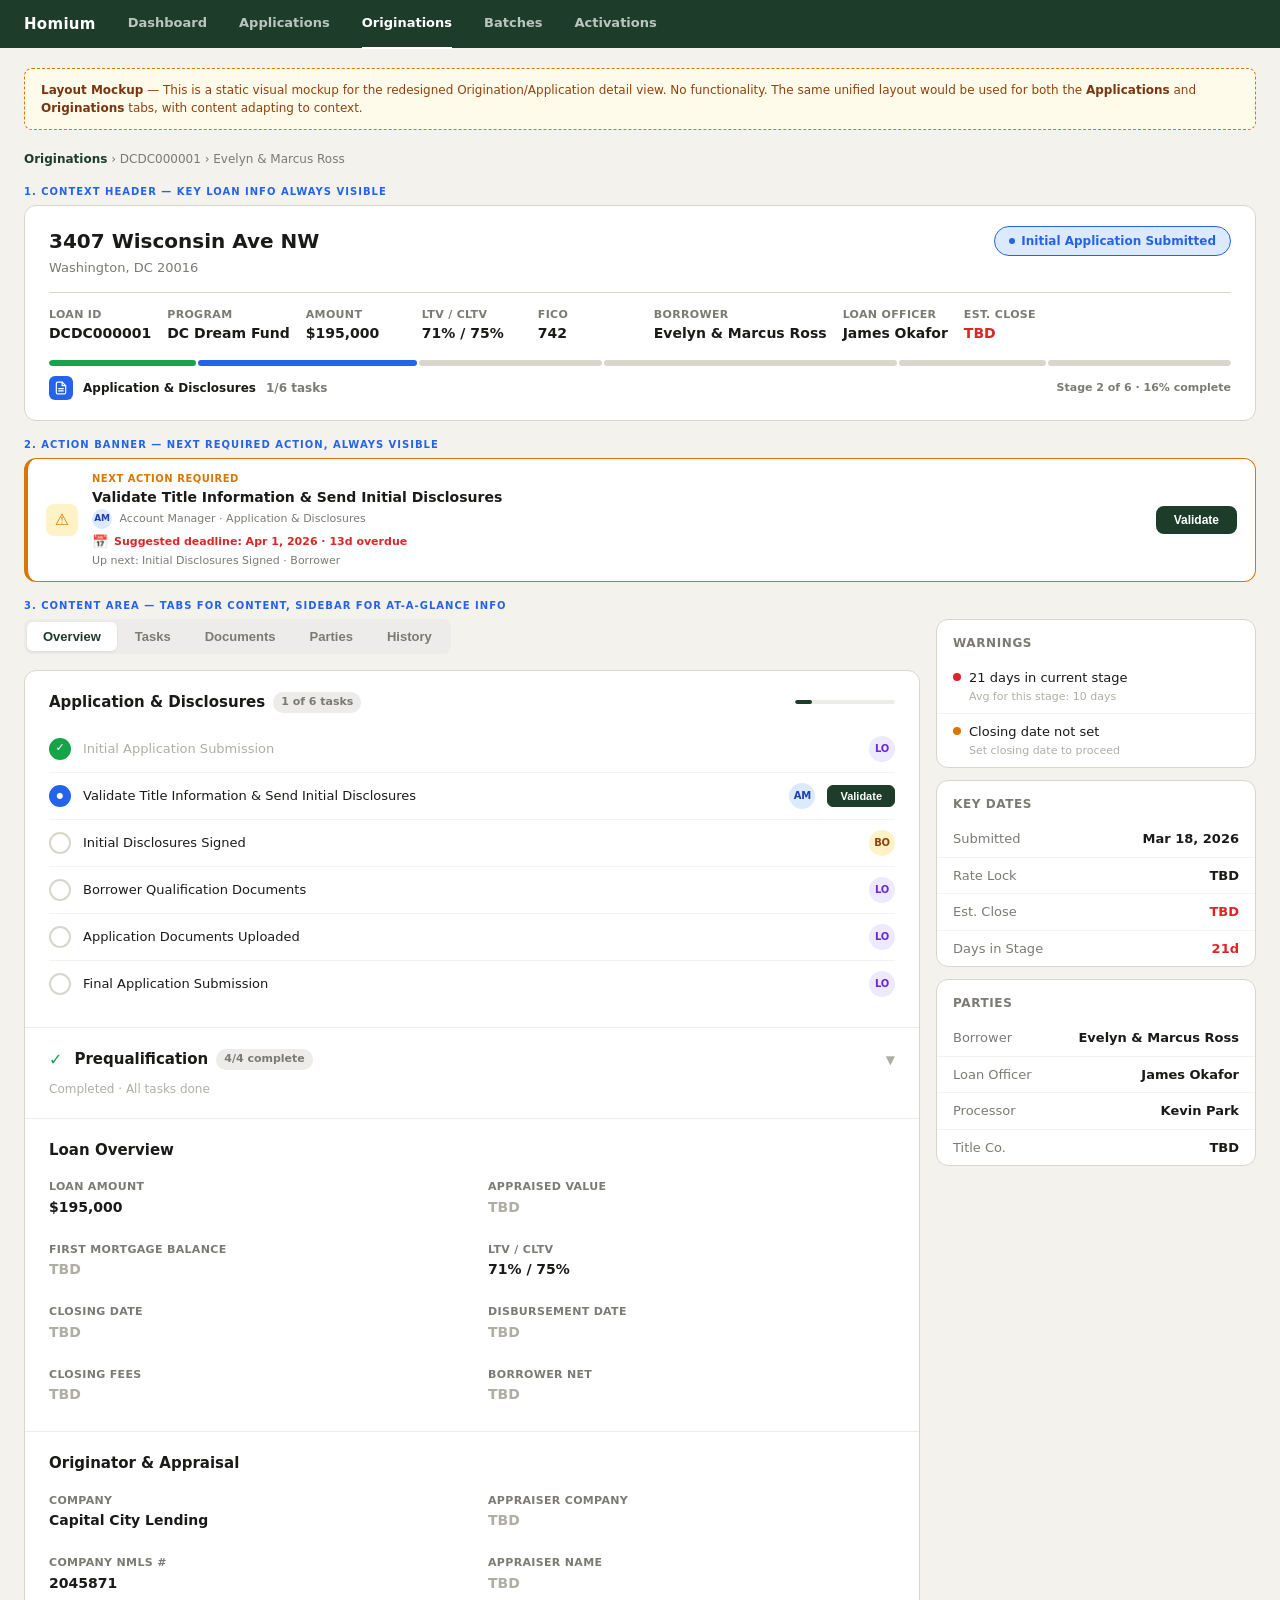
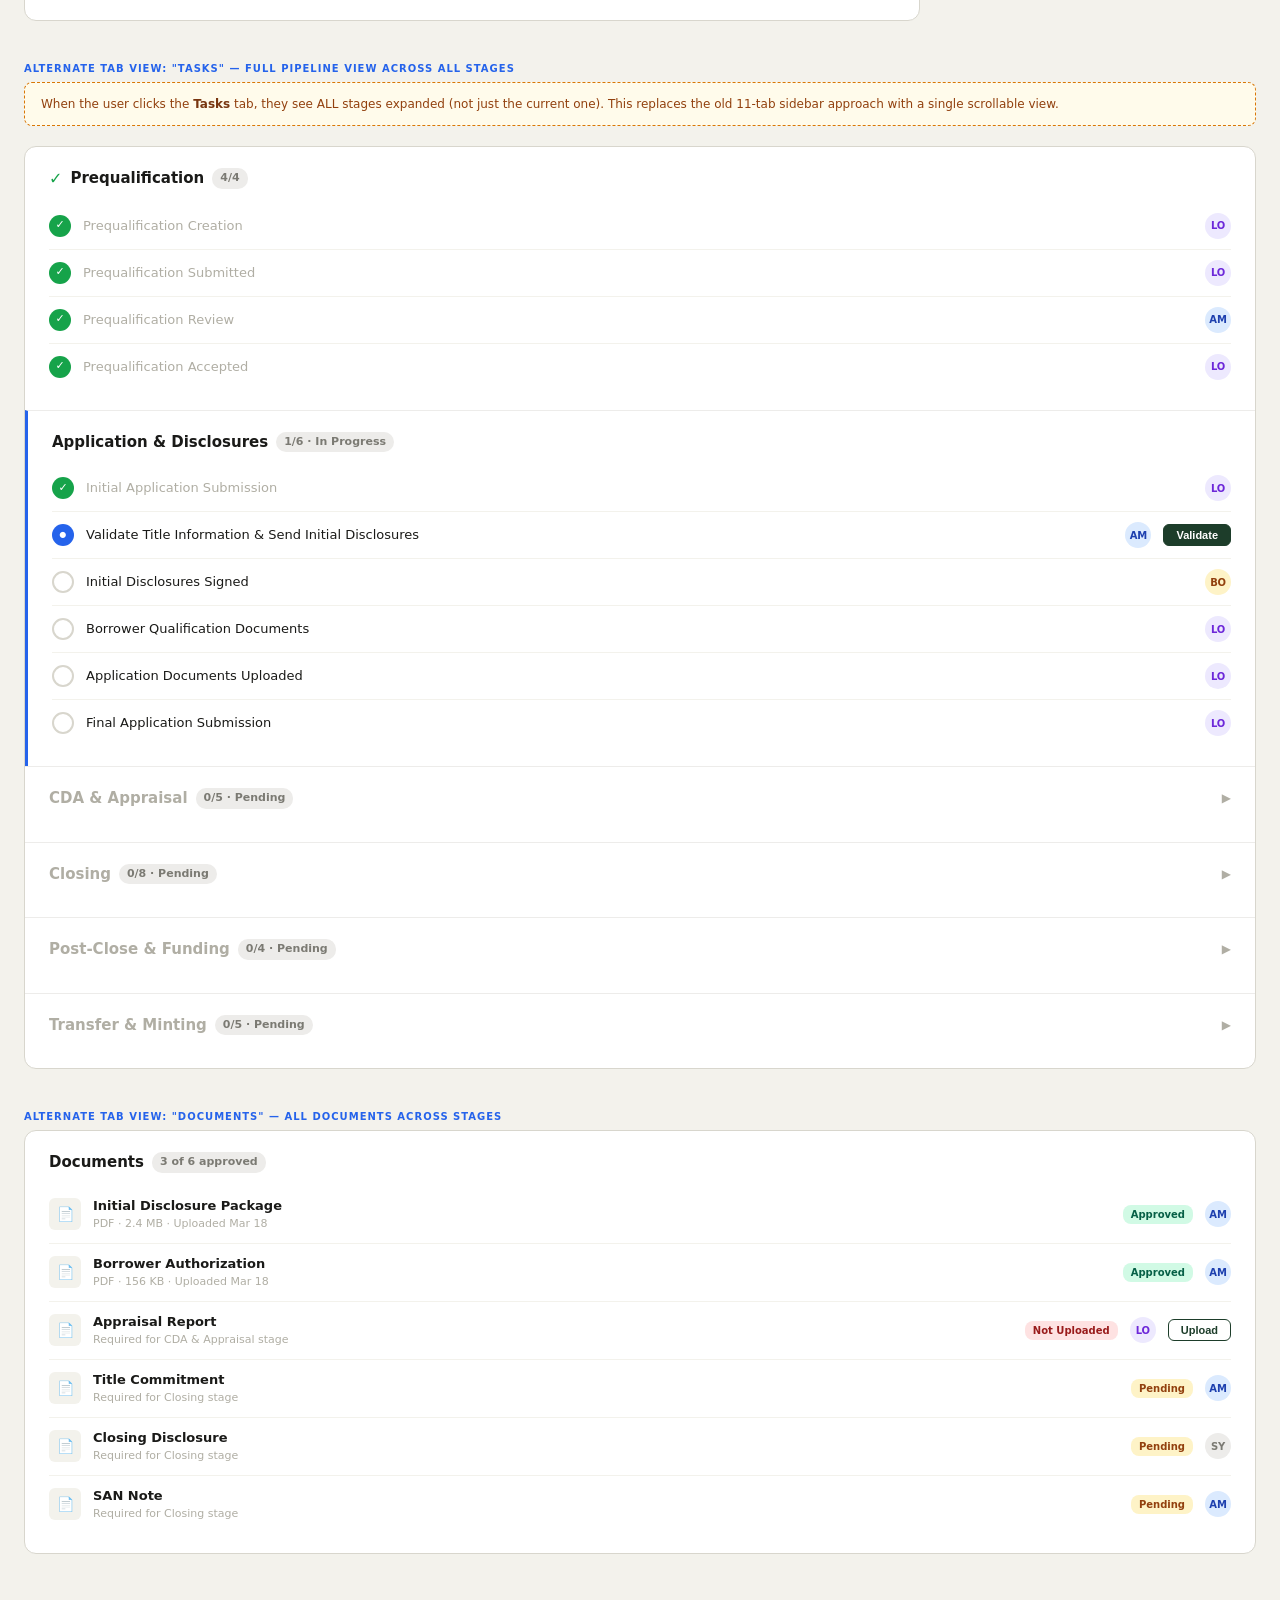
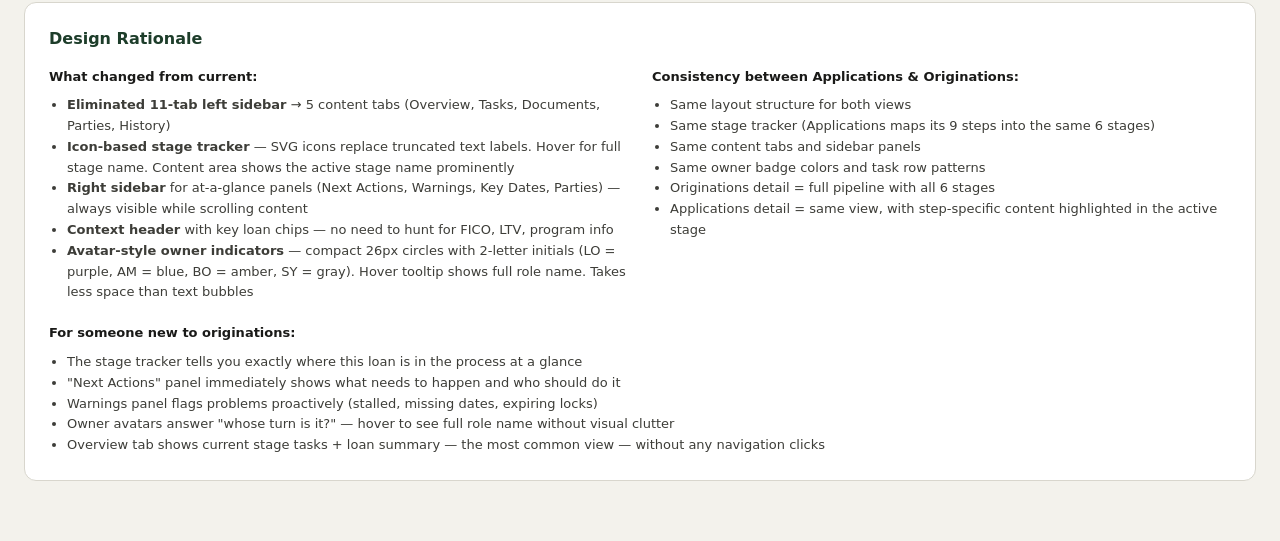
==== commit 744b252a: "feat: rich stage tooltips on progress bar + SLA deadline in action banner Progress bar segments now " ====
--- a/mockups/origination-detail.html
+++ b/mockups/origination-detail.html
@@ -70,17 +70,41 @@
   .progress-segment.pending { background: var(--gray-300); }
   @keyframes pulse-bar { 0%,100% { opacity: 1; } 50% { opacity: 0.6; } }
   .progress-segment-tip {
-    position: absolute; bottom: calc(100% + 8px); left: 50%; transform: translateX(-50%);
-    background: var(--gray-900); color: #fff; font-size: 11px; font-weight: 600;
-    padding: 4px 10px; border-radius: 6px; white-space: nowrap; pointer-events: none;
-    opacity: 0; transition: opacity 0.12s; z-index: 10;
+    position: absolute; bottom: calc(100% + 10px); left: 50%; transform: translateX(-50%);
+    background: #fff; color: var(--gray-900); font-size: 12px;
+    padding: 10px 14px; border-radius: 10px; white-space: nowrap; pointer-events: none;
+    opacity: 0; transition: opacity 0.15s; z-index: 20;
+    box-shadow: 0 4px 16px rgba(0,0,0,0.14), 0 1px 4px rgba(0,0,0,0.08);
+    border: 1px solid var(--gray-300); min-width: 180px;
   }
   .progress-segment-tip::after {
     content: ''; position: absolute; top: 100%; left: 50%; transform: translateX(-50%);
-    border: 4px solid transparent; border-top-color: var(--gray-900);
+    border: 6px solid transparent; border-top-color: #fff;
+    filter: drop-shadow(0 1px 1px rgba(0,0,0,0.08));
   }
   .progress-segment:hover .progress-segment-tip { opacity: 1; }
-  .progress-segment:hover { filter: brightness(1.15); }
+  .progress-segment:hover { filter: brightness(1.15); transform: scaleY(1.6); }
+  /* Tooltip inner layout */
+  .seg-tip-header { display: flex; align-items: center; gap: 8px; margin-bottom: 6px; }
+  .seg-tip-icon { width: 22px; height: 22px; border-radius: 5px; display: flex; align-items: center; justify-content: center; flex-shrink: 0; }
+  .seg-tip-icon svg { width: 12px; height: 12px; stroke: #fff; fill: none; }
+  .seg-tip-icon.done { background: #16A34A; }
+  .seg-tip-icon.current { background: var(--blue); }
+  .seg-tip-icon.pending { background: var(--gray-300); }
+  .seg-tip-icon.pending svg { stroke: var(--gray-500); }
+  .seg-tip-name { font-weight: 700; font-size: 12px; }
+  .seg-tip-status { font-size: 10px; font-weight: 700; padding: 1px 7px; border-radius: 6px; }
+  .seg-tip-status.done { background: var(--green-bg); color: #065F46; }
+  .seg-tip-status.current { background: var(--blue-bg); color: var(--blue); }
+  .seg-tip-status.pending { background: var(--gray-200); color: var(--gray-500); }
+  .seg-tip-progress { display: flex; align-items: center; gap: 8px; font-size: 11px; color: var(--gray-500); }
+  .seg-tip-bar { flex: 1; height: 3px; background: var(--gray-300); border-radius: 2px; overflow: hidden; }
+  .seg-tip-bar-fill { height: 100%; border-radius: 2px; background: #16A34A; }
+  /* Deadline line in action banner */
+  .action-banner-deadline { display: flex; align-items: center; gap: 6px; font-size: 11px; color: var(--gray-500); margin-top: 3px; }
+  .action-banner-deadline .deadline-icon { font-size: 13px; }
+  .action-banner-deadline.overdue { color: var(--red); font-weight: 600; }
+  .action-banner-deadline.soon { color: var(--amber); font-weight: 600; }
   .progress-meta { display: flex; align-items: center; gap: 10px; font-size: 12px; }
   .progress-stage-icon {
     width: 24px; height: 24px; border-radius: 6px; display: inline-flex; align-items: center; justify-content: center;
@@ -302,12 +326,36 @@
   <!-- Integrated Progress Strip -->
   <div class="progress-strip">
     <div class="progress-bar-segmented">
-      <div class="progress-segment done" style="flex:4"><span class="progress-segment-tip">Prequalification (4/4)</span></div>
-      <div class="progress-segment current" style="flex:6"><span class="progress-segment-tip">Application &amp; Disclosures (1/6)</span></div>
-      <div class="progress-segment pending" style="flex:5"><span class="progress-segment-tip">CDA &amp; Appraisal (0/5)</span></div>
-      <div class="progress-segment pending" style="flex:8"><span class="progress-segment-tip">Closing (0/8)</span></div>
-      <div class="progress-segment pending" style="flex:4"><span class="progress-segment-tip">Post-Close &amp; Funding (0/4)</span></div>
-      <div class="progress-segment pending" style="flex:5"><span class="progress-segment-tip">Transfer &amp; Minting (0/5)</span></div>
+      <div class="progress-segment done" style="flex:4"><span class="progress-segment-tip">
+        <div class="seg-tip-header"><div class="seg-tip-icon done"><svg viewBox="0 0 24 24" fill="none" stroke="currentColor" stroke-width="2" stroke-linecap="round" stroke-linejoin="round"><path d="M9 5H7a2 2 0 00-2 2v12a2 2 0 002 2h10a2 2 0 002-2V7a2 2 0 00-2-2h-2"/><rect x="9" y="3" width="6" height="4" rx="1"/><path d="M9 14l2 2 4-4"/></svg></div><span class="seg-tip-name">Prequalification</span></div>
+        <div style="display:flex;align-items:center;gap:8px;margin-bottom:4px"><span class="seg-tip-status done">Complete</span></div>
+        <div class="seg-tip-progress"><div class="seg-tip-bar"><div class="seg-tip-bar-fill" style="width:100%"></div></div><span>4/4 tasks</span></div>
+      </span></div>
+      <div class="progress-segment current" style="flex:6"><span class="progress-segment-tip">
+        <div class="seg-tip-header"><div class="seg-tip-icon current"><svg viewBox="0 0 24 24" fill="none" stroke="currentColor" stroke-width="2" stroke-linecap="round" stroke-linejoin="round"><path d="M14 2H6a2 2 0 00-2 2v16a2 2 0 002 2h12a2 2 0 002-2V8z"/><polyline points="14 2 14 8 20 8"/><line x1="16" y1="13" x2="8" y2="13"/><line x1="16" y1="17" x2="8" y2="17"/></svg></div><span class="seg-tip-name">Application &amp; Disclosures</span></div>
+        <div style="display:flex;align-items:center;gap:8px;margin-bottom:4px"><span class="seg-tip-status current">In Progress</span></div>
+        <div class="seg-tip-progress"><div class="seg-tip-bar"><div class="seg-tip-bar-fill" style="width:17%"></div></div><span>1/6 tasks</span></div>
+      </span></div>
+      <div class="progress-segment pending" style="flex:5"><span class="progress-segment-tip">
+        <div class="seg-tip-header"><div class="seg-tip-icon pending"><svg viewBox="0 0 24 24" fill="none" stroke="currentColor" stroke-width="2" stroke-linecap="round" stroke-linejoin="round"><path d="M3 9l9-7 9 7v11a2 2 0 01-2 2H5a2 2 0 01-2-2z"/><circle cx="15" cy="13" r="3"/><path d="M17.5 15.5L20 18"/></svg></div><span class="seg-tip-name">CDA &amp; Appraisal</span></div>
+        <div style="display:flex;align-items:center;gap:8px;margin-bottom:4px"><span class="seg-tip-status pending">Pending</span></div>
+        <div class="seg-tip-progress"><div class="seg-tip-bar"><div class="seg-tip-bar-fill" style="width:0%"></div></div><span>0/5 tasks</span></div>
+      </span></div>
+      <div class="progress-segment pending" style="flex:8"><span class="progress-segment-tip">
+        <div class="seg-tip-header"><div class="seg-tip-icon pending"><svg viewBox="0 0 24 24" fill="none" stroke="currentColor" stroke-width="2" stroke-linecap="round" stroke-linejoin="round"><path d="M21 2l-2 2m-7.61 7.61a5.5 5.5 0 11-7.778 7.778 5.5 5.5 0 017.777-7.777zm0 0L15.5 7.5m0 0l3 3L22 7l-3-3m-3.5 3.5L19 4"/></svg></div><span class="seg-tip-name">Closing</span></div>
+        <div style="display:flex;align-items:center;gap:8px;margin-bottom:4px"><span class="seg-tip-status pending">Pending</span></div>
+        <div class="seg-tip-progress"><div class="seg-tip-bar"><div class="seg-tip-bar-fill" style="width:0%"></div></div><span>0/8 tasks</span></div>
+      </span></div>
+      <div class="progress-segment pending" style="flex:4"><span class="progress-segment-tip">
+        <div class="seg-tip-header"><div class="seg-tip-icon pending"><svg viewBox="0 0 24 24" fill="none" stroke="currentColor" stroke-width="2" stroke-linecap="round" stroke-linejoin="round"><line x1="12" y1="1" x2="12" y2="23"/><path d="M17 5H9.5a3.5 3.5 0 000 7h5a3.5 3.5 0 010 7H6"/></svg></div><span class="seg-tip-name">Post-Close &amp; Funding</span></div>
+        <div style="display:flex;align-items:center;gap:8px;margin-bottom:4px"><span class="seg-tip-status pending">Pending</span></div>
+        <div class="seg-tip-progress"><div class="seg-tip-bar"><div class="seg-tip-bar-fill" style="width:0%"></div></div><span>0/4 tasks</span></div>
+      </span></div>
+      <div class="progress-segment pending" style="flex:5"><span class="progress-segment-tip">
+        <div class="seg-tip-header"><div class="seg-tip-icon pending"><svg viewBox="0 0 24 24" fill="none" stroke="currentColor" stroke-width="2" stroke-linecap="round" stroke-linejoin="round"><polyline points="17 1 21 5 17 9"/><path d="M3 11V9a4 4 0 014-4h14"/><polyline points="7 23 3 19 7 15"/><path d="M21 13v2a4 4 0 01-4 4H3"/></svg></div><span class="seg-tip-name">Transfer &amp; Minting</span></div>
+        <div style="display:flex;align-items:center;gap:8px;margin-bottom:4px"><span class="seg-tip-status pending">Pending</span></div>
+        <div class="seg-tip-progress"><div class="seg-tip-bar"><div class="seg-tip-bar-fill" style="width:0%"></div></div><span>0/5 tasks</span></div>
+      </span></div>
     </div>
     <div class="progress-meta">
       <div class="progress-stage-icon"><svg viewBox="0 0 24 24" fill="none" stroke="currentColor" stroke-width="2" stroke-linecap="round" stroke-linejoin="round"><path d="M14 2H6a2 2 0 00-2 2v16a2 2 0 002 2h12a2 2 0 002-2V8z"/><polyline points="14 2 14 8 20 8"/><line x1="16" y1="13" x2="8" y2="13"/><line x1="16" y1="17" x2="8" y2="17"/></svg></div>
@@ -328,6 +376,7 @@
     <div class="action-banner-label">Next Action Required</div>
     <div class="action-banner-text">Validate Title Information &amp; Send Initial Disclosures</div>
     <div class="action-banner-sub"><span class="task-owner am" style="width:20px;height:20px;font-size:9px;display:inline-flex;vertical-align:middle;margin-right:4px">AM</span> Account Manager &middot; Application &amp; Disclosures</div>
+    <div class="action-banner-deadline overdue"><span class="deadline-icon">&#128197;</span> Suggested deadline: Apr 1, 2026 &middot; 13d overdue</div>
     <div class="action-banner-sub">Up next: Initial Disclosures Signed &middot; Borrower</div>
   </div>
   <button class="action-banner-btn">Validate</button>
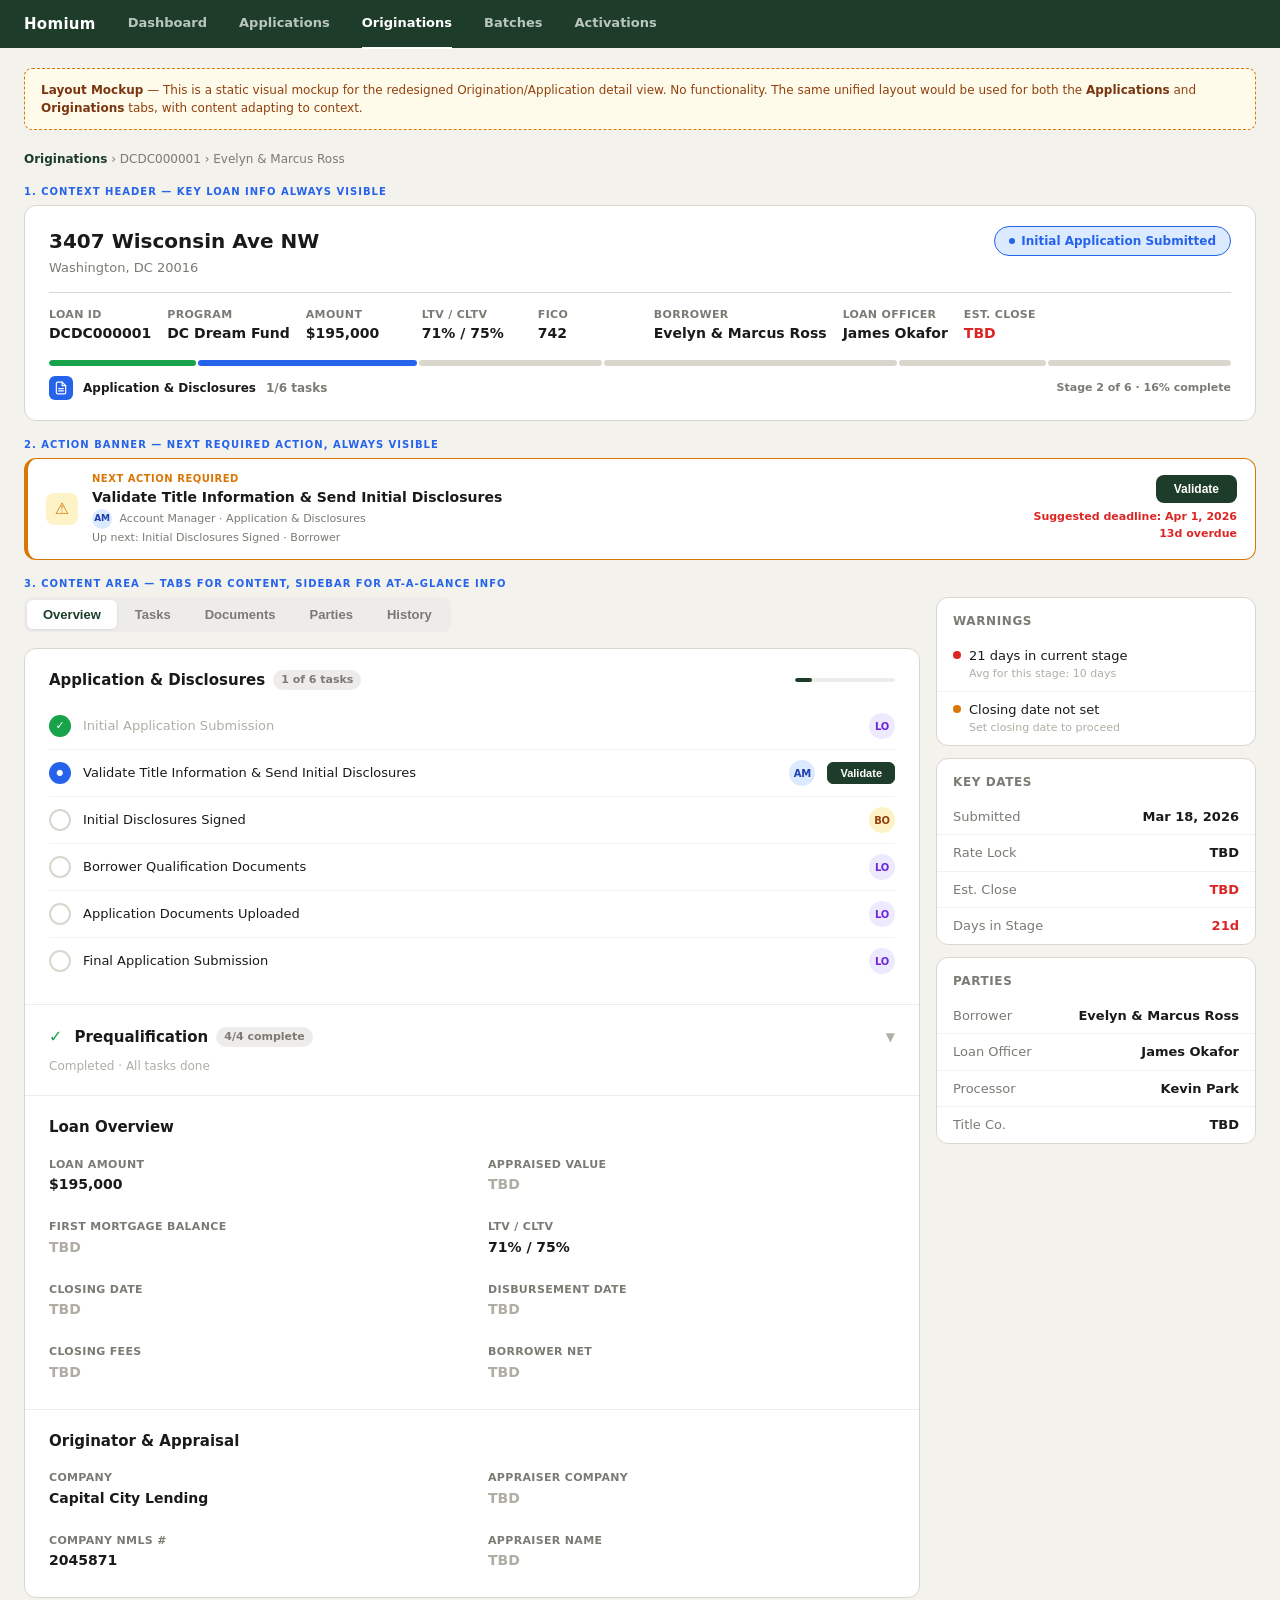
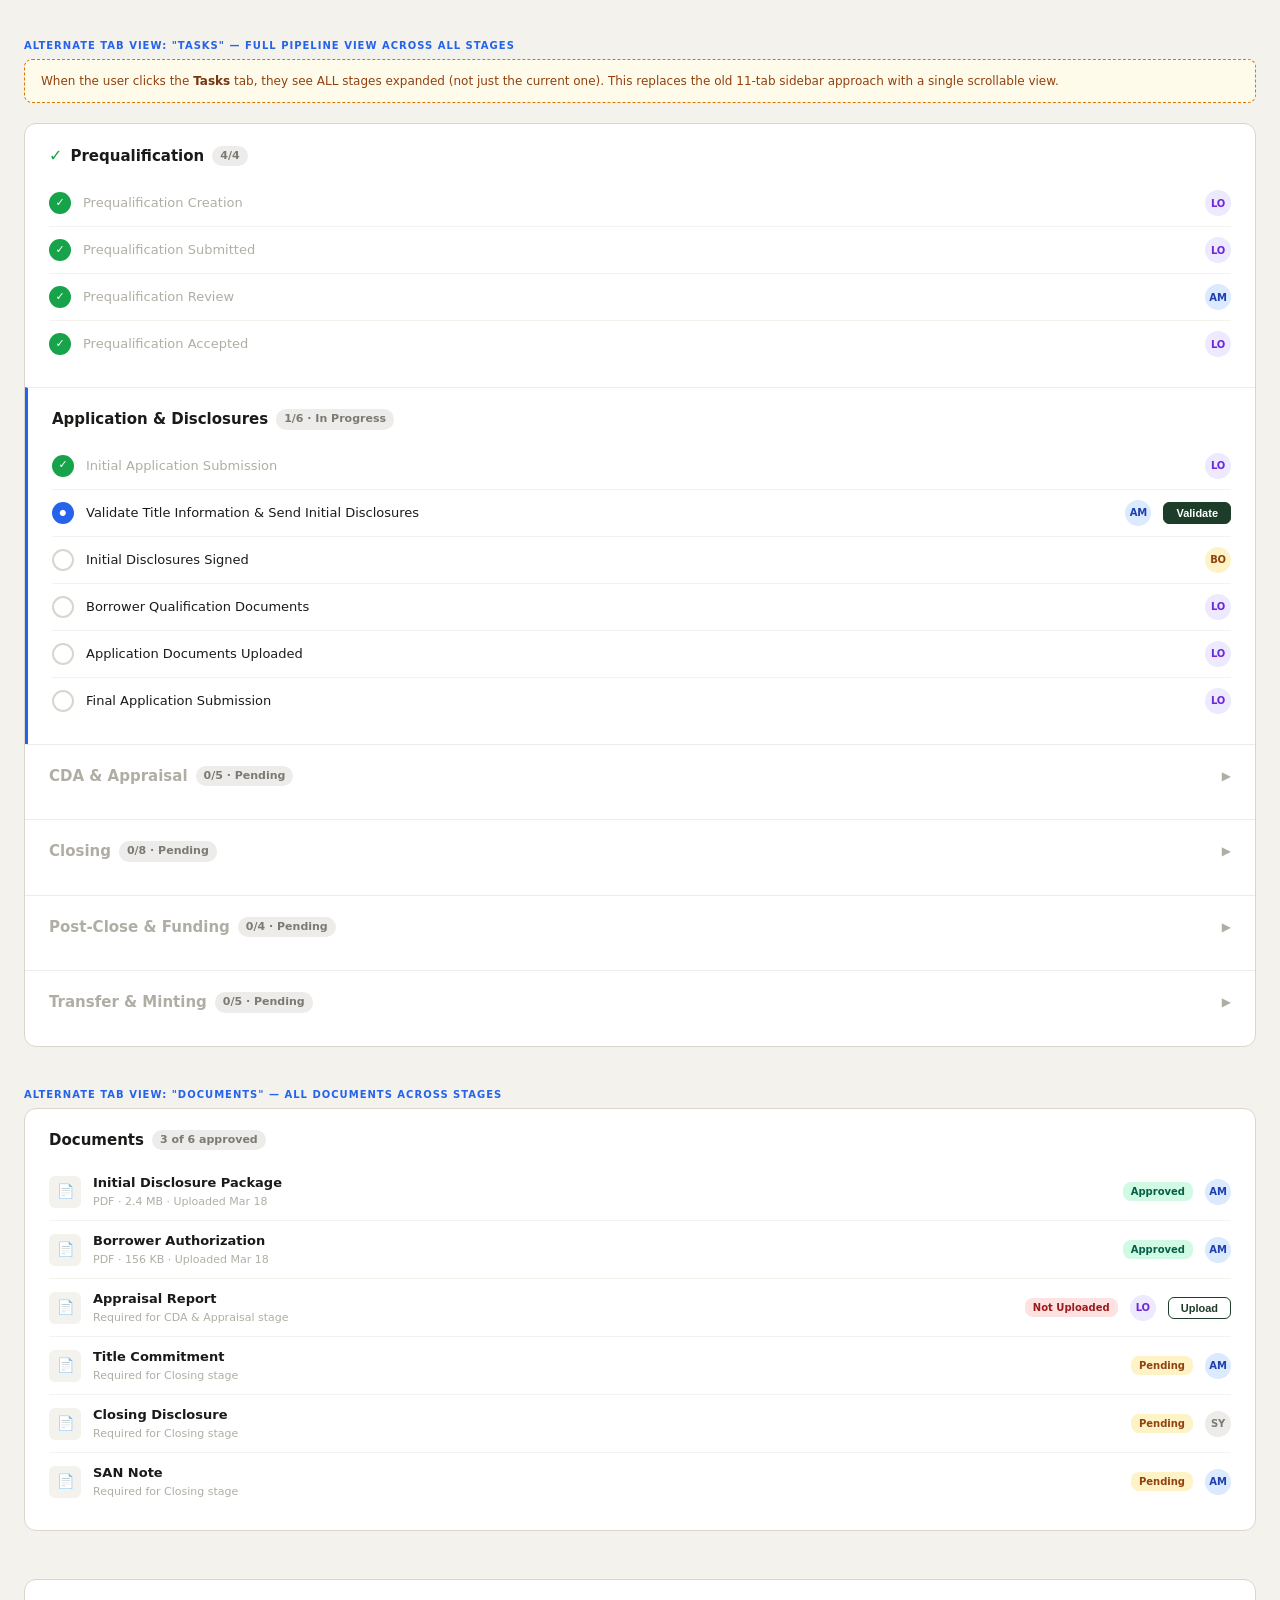
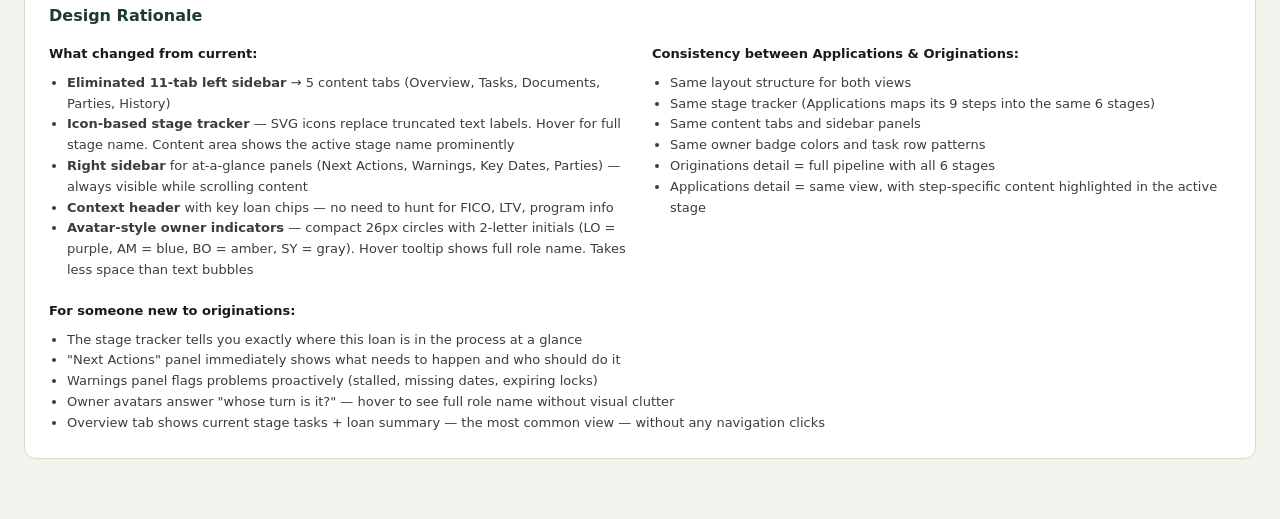
==== commit e31aba08: "fix: move deadline to right side next to action button, remove emoji Deadline text now sits right-al" ====
--- a/mockups/origination-detail.html
+++ b/mockups/origination-detail.html
@@ -100,9 +100,8 @@
   .seg-tip-progress { display: flex; align-items: center; gap: 8px; font-size: 11px; color: var(--gray-500); }
   .seg-tip-bar { flex: 1; height: 3px; background: var(--gray-300); border-radius: 2px; overflow: hidden; }
   .seg-tip-bar-fill { height: 100%; border-radius: 2px; background: #16A34A; }
-  /* Deadline line in action banner */
-  .action-banner-deadline { display: flex; align-items: center; gap: 6px; font-size: 11px; color: var(--gray-500); margin-top: 3px; }
-  .action-banner-deadline .deadline-icon { font-size: 13px; }
+  /* Deadline in action banner — right-aligned */
+  .action-banner-deadline { font-size: 11px; color: var(--gray-500); white-space: nowrap; text-align: right; }
   .action-banner-deadline.overdue { color: var(--red); font-weight: 600; }
   .action-banner-deadline.soon { color: var(--amber); font-weight: 600; }
   .progress-meta { display: flex; align-items: center; gap: 10px; font-size: 12px; }
@@ -376,10 +375,12 @@
     <div class="action-banner-label">Next Action Required</div>
     <div class="action-banner-text">Validate Title Information &amp; Send Initial Disclosures</div>
     <div class="action-banner-sub"><span class="task-owner am" style="width:20px;height:20px;font-size:9px;display:inline-flex;vertical-align:middle;margin-right:4px">AM</span> Account Manager &middot; Application &amp; Disclosures</div>
-    <div class="action-banner-deadline overdue"><span class="deadline-icon">&#128197;</span> Suggested deadline: Apr 1, 2026 &middot; 13d overdue</div>
     <div class="action-banner-sub">Up next: Initial Disclosures Signed &middot; Borrower</div>
   </div>
-  <button class="action-banner-btn">Validate</button>
+  <div style="display:flex;flex-direction:column;align-items:flex-end;gap:6px;flex-shrink:0">
+    <button class="action-banner-btn">Validate</button>
+    <div class="action-banner-deadline overdue">Suggested deadline: Apr 1, 2026<br>13d overdue</div>
+  </div>
 </div>
 
 <!-- ════════════════════════════════════════════
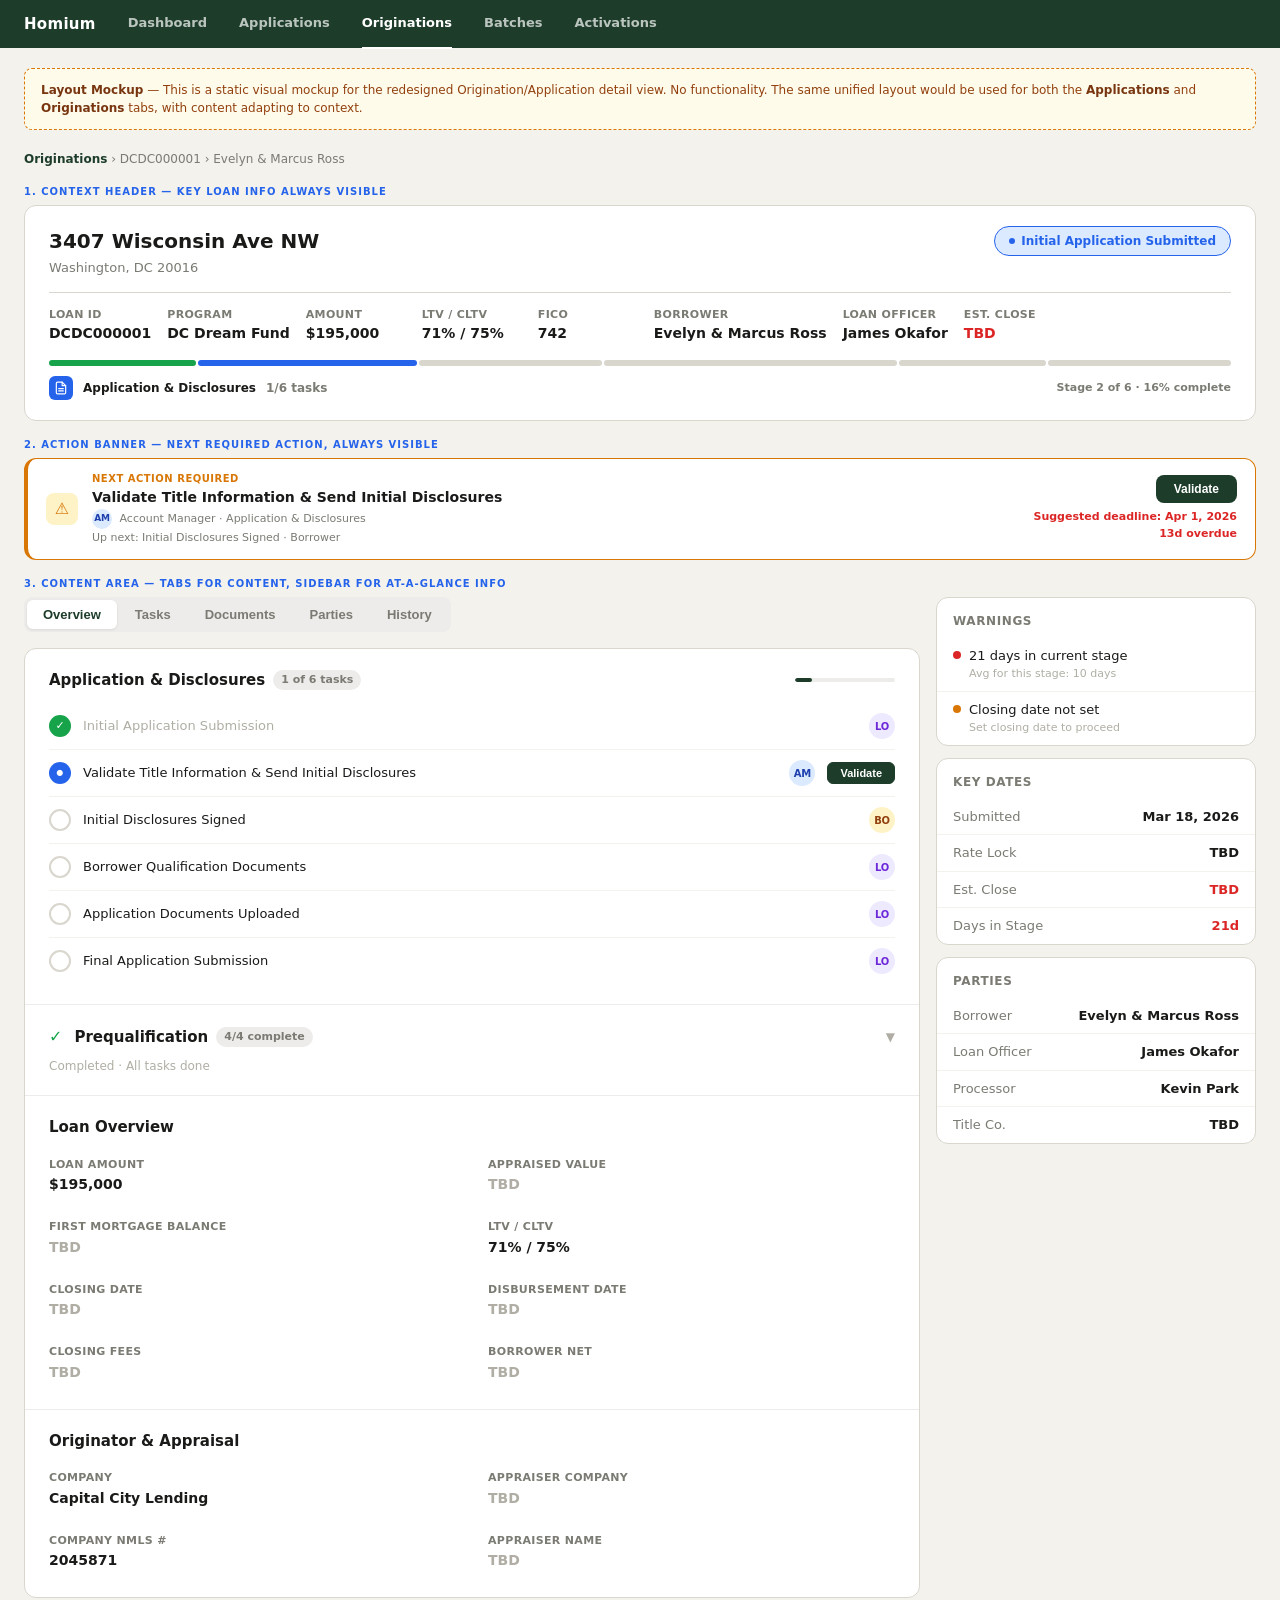
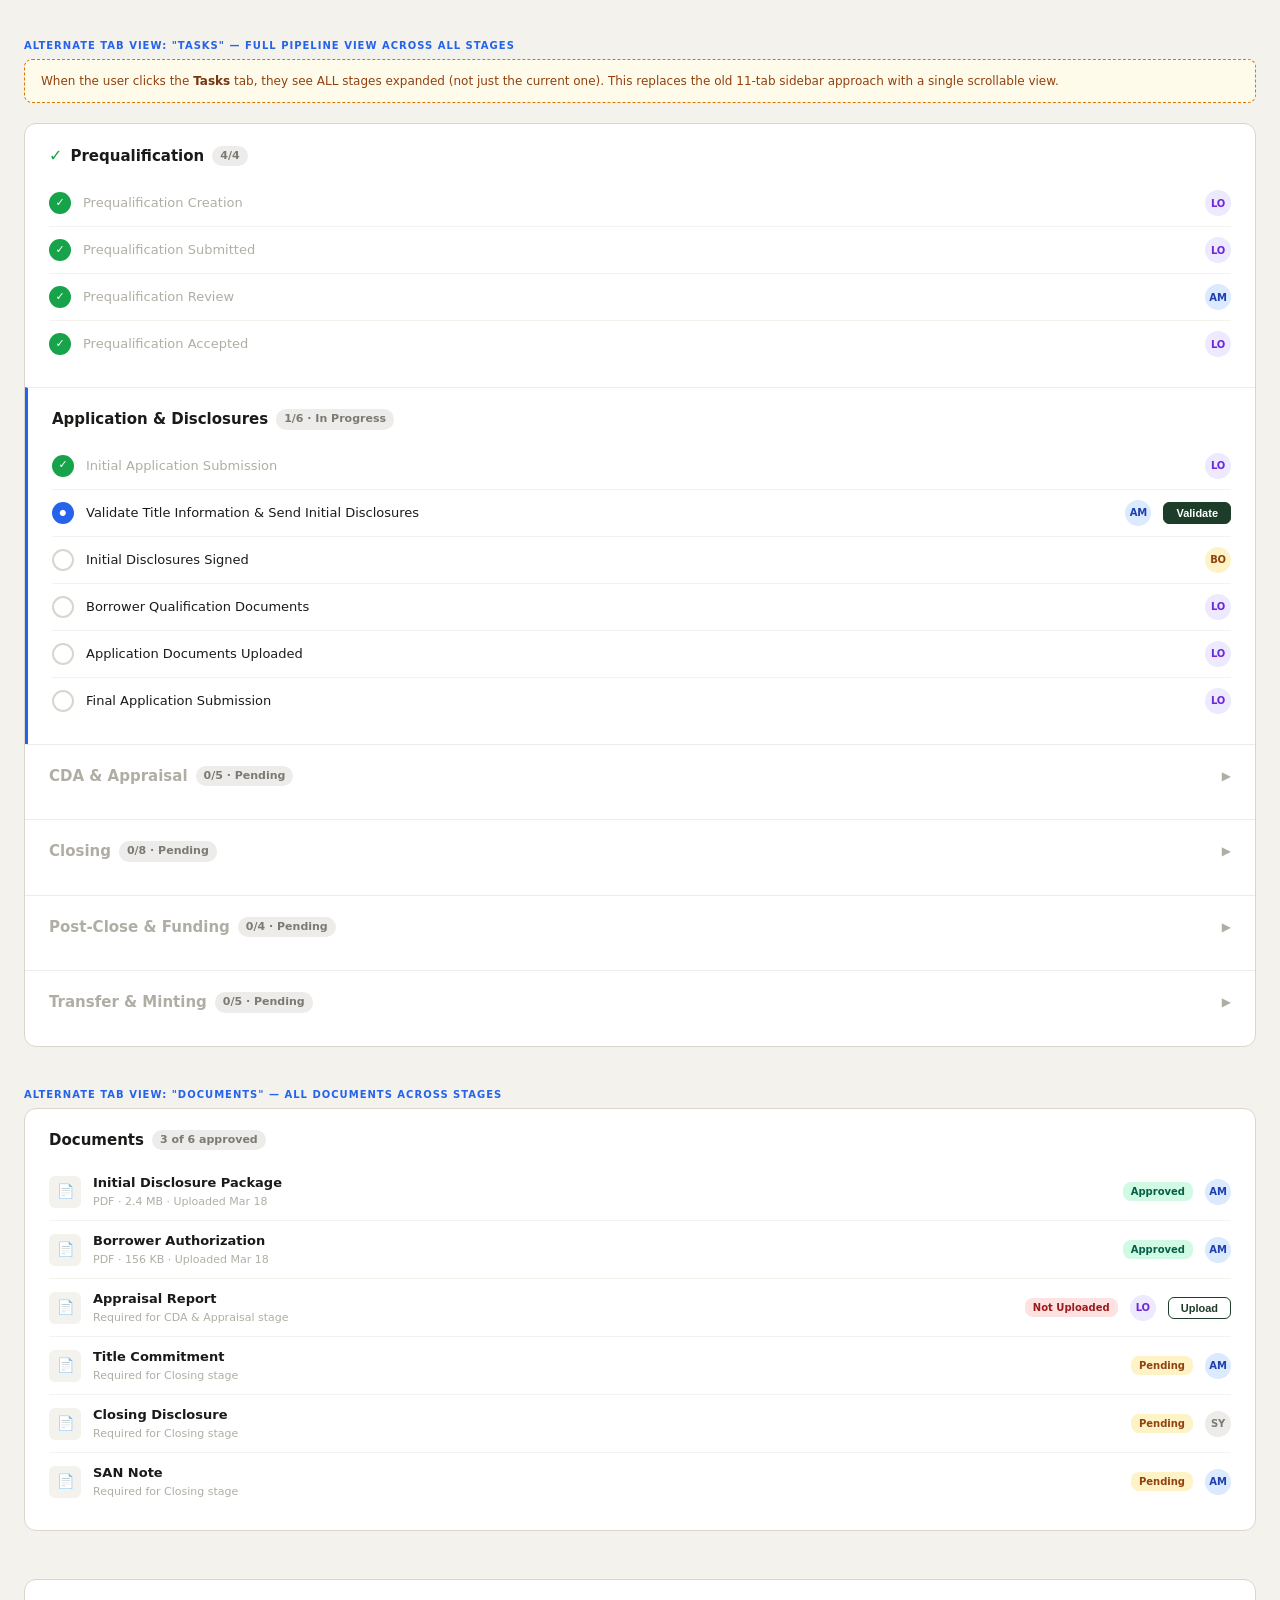
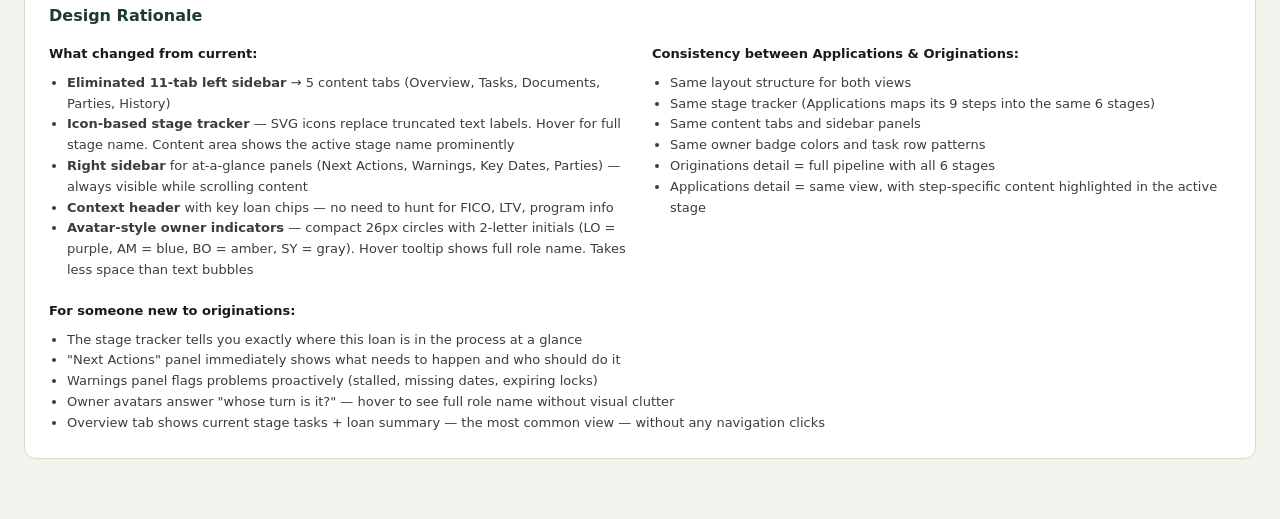
==== commit a35d61e6: "feat: fix progress bar tooltips, add file drop zone to Documents tab Remove overflow:hidden on segme" ====
--- a/mockups/origination-detail.html
+++ b/mockups/origination-detail.html
@@ -63,7 +63,7 @@
      SECTION 2: INTEGRATED PROGRESS STRIP (inside context header)
      ══════════════════════════════════════════ */
   .progress-strip { margin-top: 16px; }
-  .progress-bar-segmented { display: flex; height: 6px; border-radius: 3px; overflow: hidden; gap: 2px; margin-bottom: 10px; }
+  .progress-bar-segmented { display: flex; height: 6px; border-radius: 3px; gap: 2px; margin-bottom: 10px; position: relative; }
   .progress-segment { height: 100%; border-radius: 3px; transition: all 0.2s; cursor: pointer; position: relative; }
   .progress-segment.done { background: #16A34A; }
   .progress-segment.current { background: var(--blue); animation: pulse-bar 2s ease-in-out infinite; }
@@ -83,7 +83,7 @@
     filter: drop-shadow(0 1px 1px rgba(0,0,0,0.08));
   }
   .progress-segment:hover .progress-segment-tip { opacity: 1; }
-  .progress-segment:hover { filter: brightness(1.15); transform: scaleY(1.6); }
+  .progress-segment:hover { filter: brightness(1.15); height: 10px; margin-top: -2px; z-index: 21; }
   /* Tooltip inner layout */
   .seg-tip-header { display: flex; align-items: center; gap: 8px; margin-bottom: 6px; }
   .seg-tip-icon { width: 22px; height: 22px; border-radius: 5px; display: flex; align-items: center; justify-content: center; flex-shrink: 0; }
